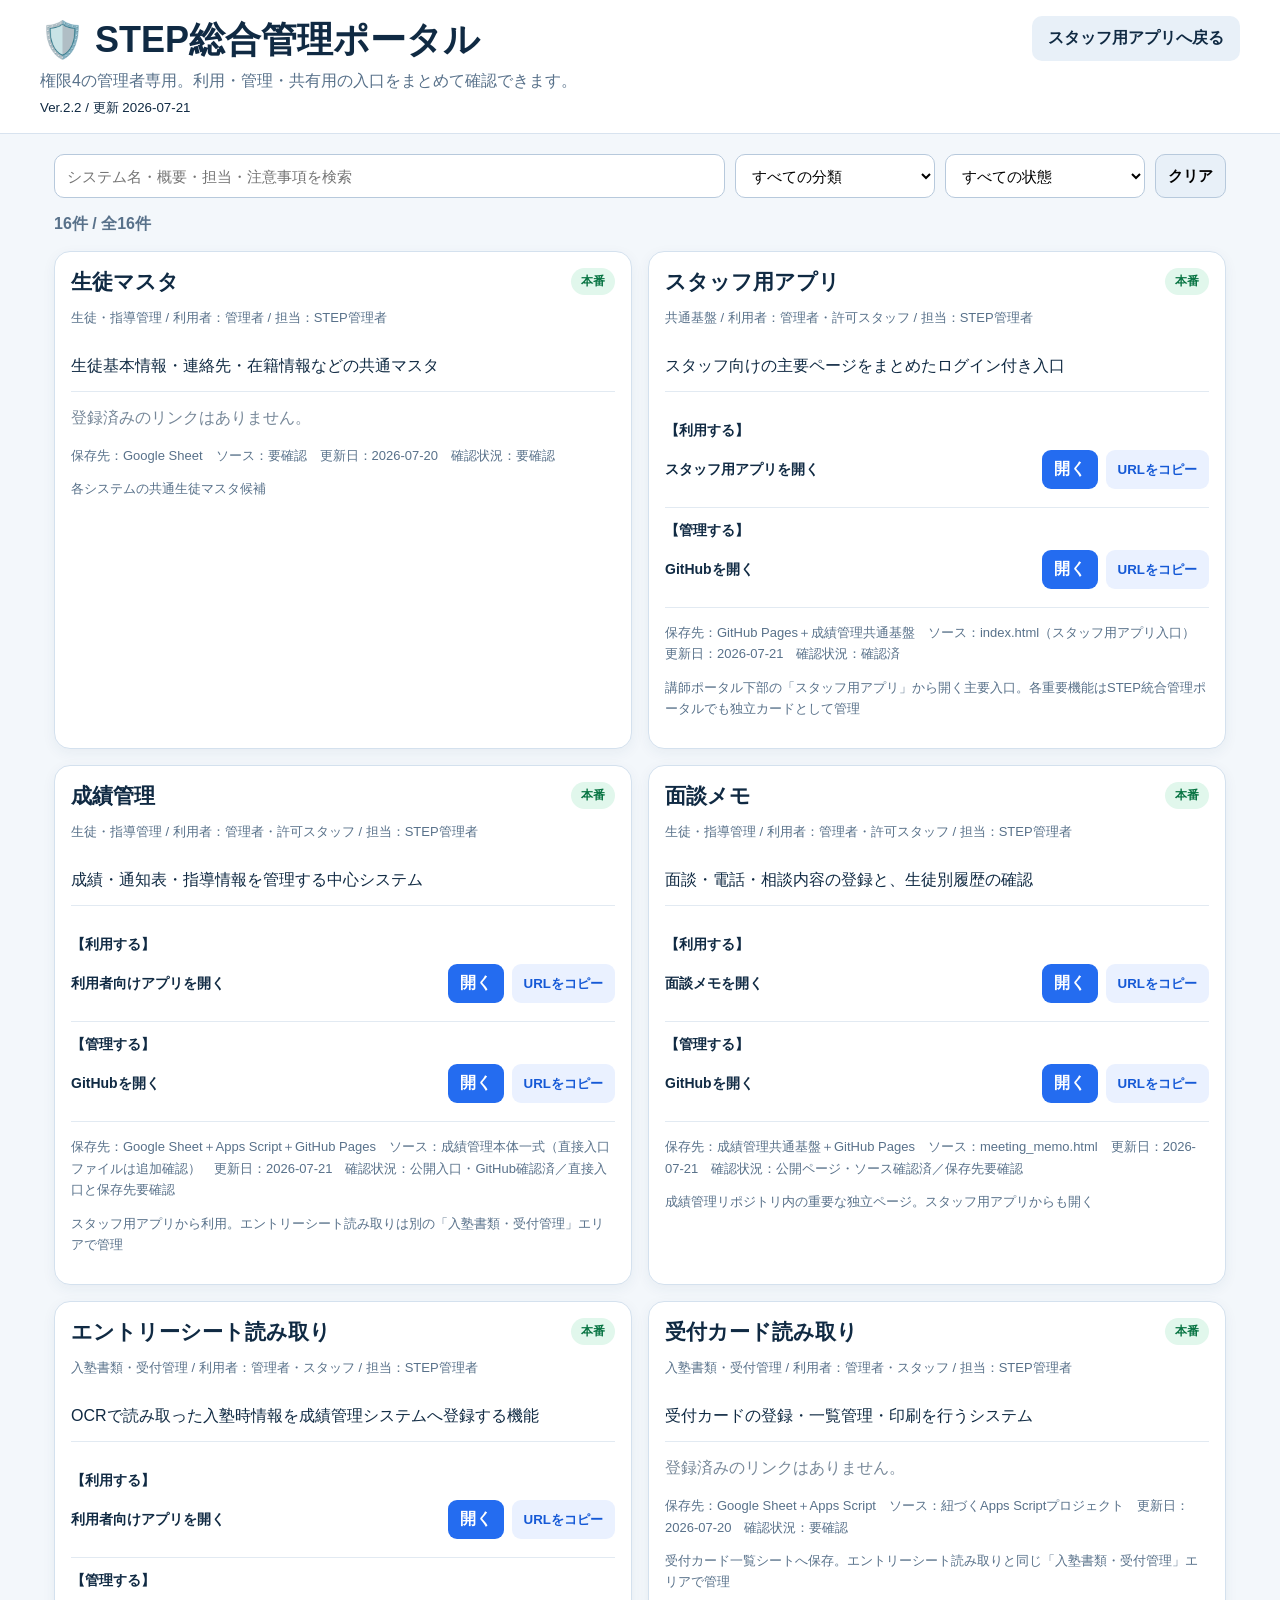
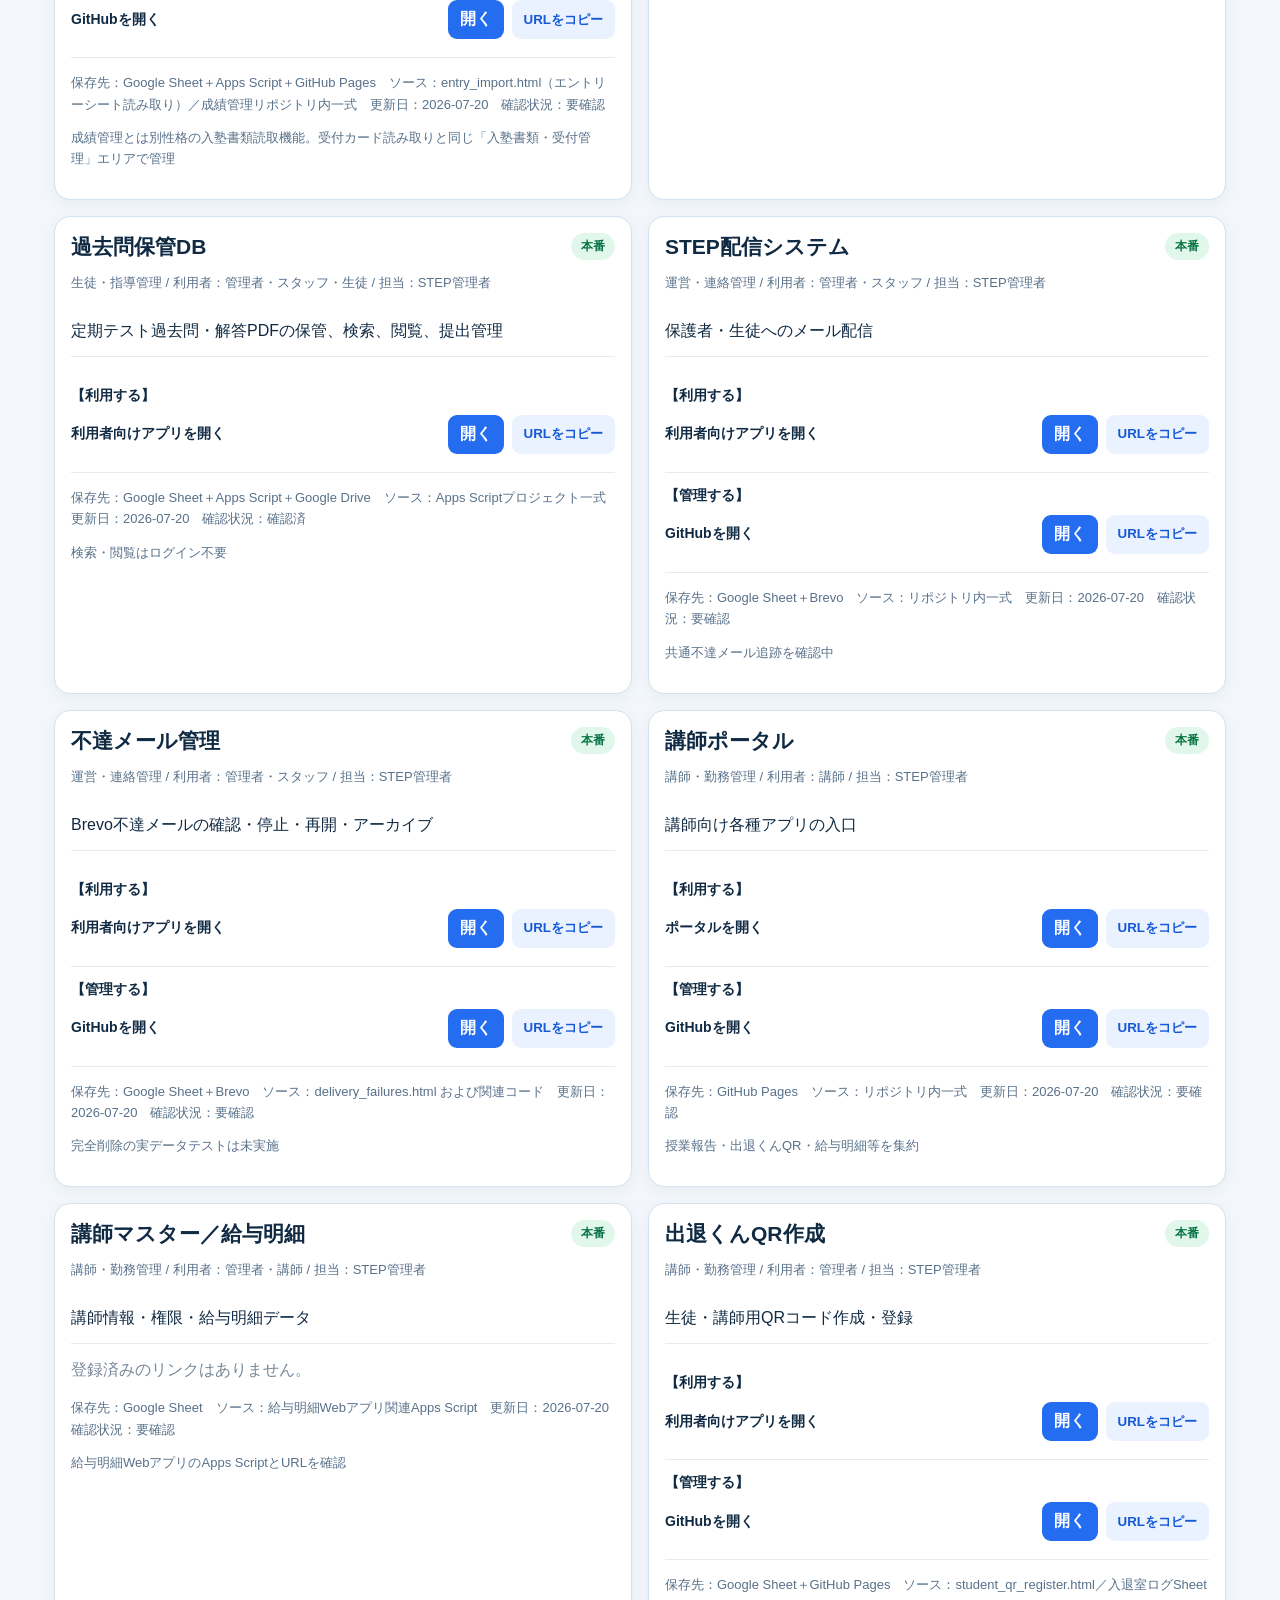
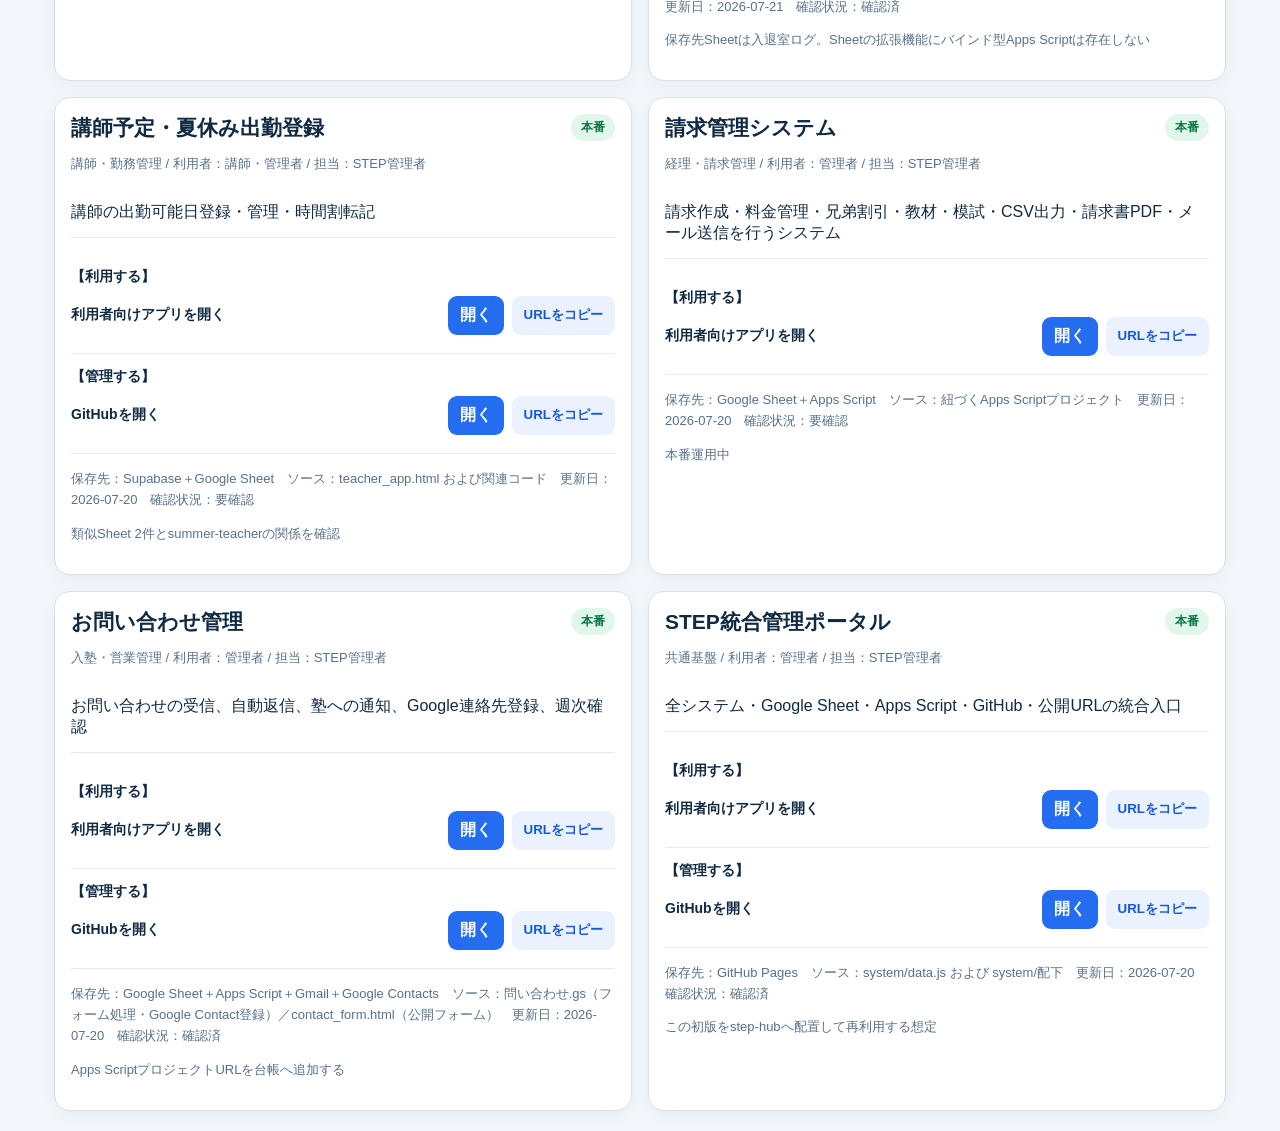
==== system/index.html @ 6805cd8e "Add files via upload" ====
<!doctype html>
<html lang="ja">
<head>
  <meta charset="utf-8">
  <meta name="viewport" content="width=device-width,initial-scale=1">
  <meta name="robots" content="noindex,nofollow">
  <title>STEP総合管理ポータル</title>
  <link rel="stylesheet" href="style.css?v=20260721-v22">
</head>
<body>
  <header class="site-header">
    <div>
      <h1>🛡️ STEP総合管理ポータル</h1>
      <p>権限4の管理者専用。利用・管理・共有用の入口をまとめて確認できます。</p>
      <small id="version"></small>
    </div>
    <nav>
      <a href="https://stepkobetsu-hub.github.io/seiseki-kanri/">スタッフ用アプリへ戻る</a>
    </nav>
  </header>

  <main>
    <section class="filters" aria-label="絞り込み">
      <input id="search" type="search" placeholder="システム名・概要・担当・注意事項を検索">
      <select id="category"><option value="">すべての分類</option></select>
      <select id="status"><option value="">すべての状態</option></select>
      <button id="clear" type="button">クリア</button>
    </section>
    <p id="count" class="count"></p>
    <section id="grid" class="grid"></section>
  </main>

  <script src="data.js?v=20260721-v22"></script>
  <script src="app.js?v=20260721-v22"></script>
</body>
</html>
---- system/style.css ----
:root{font-family:-apple-system,BlinkMacSystemFont,"Segoe UI","Noto Sans JP",sans-serif;color:#102a43;background:#f3f7fb}
*{box-sizing:border-box}body{margin:0}.site-header{display:flex;justify-content:space-between;gap:24px;align-items:flex-start;padding:16px max(16px,calc((100vw - 1200px)/2));background:#fff;border-bottom:1px solid #d8e3ef}
h1{margin:0;font-size:clamp(24px,3vw,36px)}.site-header p{margin:6px 0;color:#58718a}.site-header nav a{display:inline-block;padding:12px 16px;border-radius:10px;background:#e8f0f8;color:#102a43;text-decoration:none;font-weight:700}
main{max-width:1200px;margin:auto;padding:20px 14px}.filters{display:grid;grid-template-columns:minmax(260px,1fr) 200px 200px auto;gap:10px}.filters input,.filters select,.filters button{min-height:44px;border:1px solid #b7c9dc;border-radius:10px;background:white;padding:0 12px;font-size:15px}.filters button{font-weight:700;background:#e8f0f8;cursor:pointer}.count{font-weight:700;color:#58718a}.grid{display:grid;grid-template-columns:repeat(2,minmax(0,1fr));gap:16px}.system-card{background:white;border:1px solid #d4e1ee;border-radius:16px;padding:16px;box-shadow:0 4px 14px rgba(30,70,110,.06)}.card-head{display:flex;justify-content:space-between;gap:14px}.card-head h2{margin:0;font-size:21px}.meta,.maintenance,.notes{font-size:13px;color:#58718a}.summary{font-size:16px;border-bottom:1px solid #e2eaf2;padding-bottom:14px}.status{height:max-content;padding:5px 10px;border-radius:999px;font-weight:700;font-size:12px;background:#fff3cd;color:#7a5900}.status.本番{background:#e1f7ec;color:#087443}.action-group{border-bottom:1px solid #e2eaf2;padding:4px 0 10px}.action-group h3{font-size:14px;margin:10px 0}.action-row{display:flex;align-items:center;justify-content:space-between;gap:10px;margin:8px 0}.action-label{font-weight:700;font-size:14px}.action-buttons{display:flex;gap:8px}.btn{border:0;border-radius:9px;padding:9px 12px;font-weight:700;text-decoration:none;white-space:nowrap;cursor:pointer}.open{background:#246cf0;color:white}.copy{background:#eaf1ff;color:#1559d6}.no-link,.empty{color:#778899}.maintenance{margin-top:14px;line-height:1.65}.notes{line-height:1.6}
@media(max-width:800px){.site-header{display:block}.site-header nav{margin-top:12px}.filters{grid-template-columns:1fr}.grid{grid-template-columns:1fr}.action-row{align-items:flex-start;flex-direction:column}.action-buttons{width:100%}.btn{flex:1;text-align:center}}
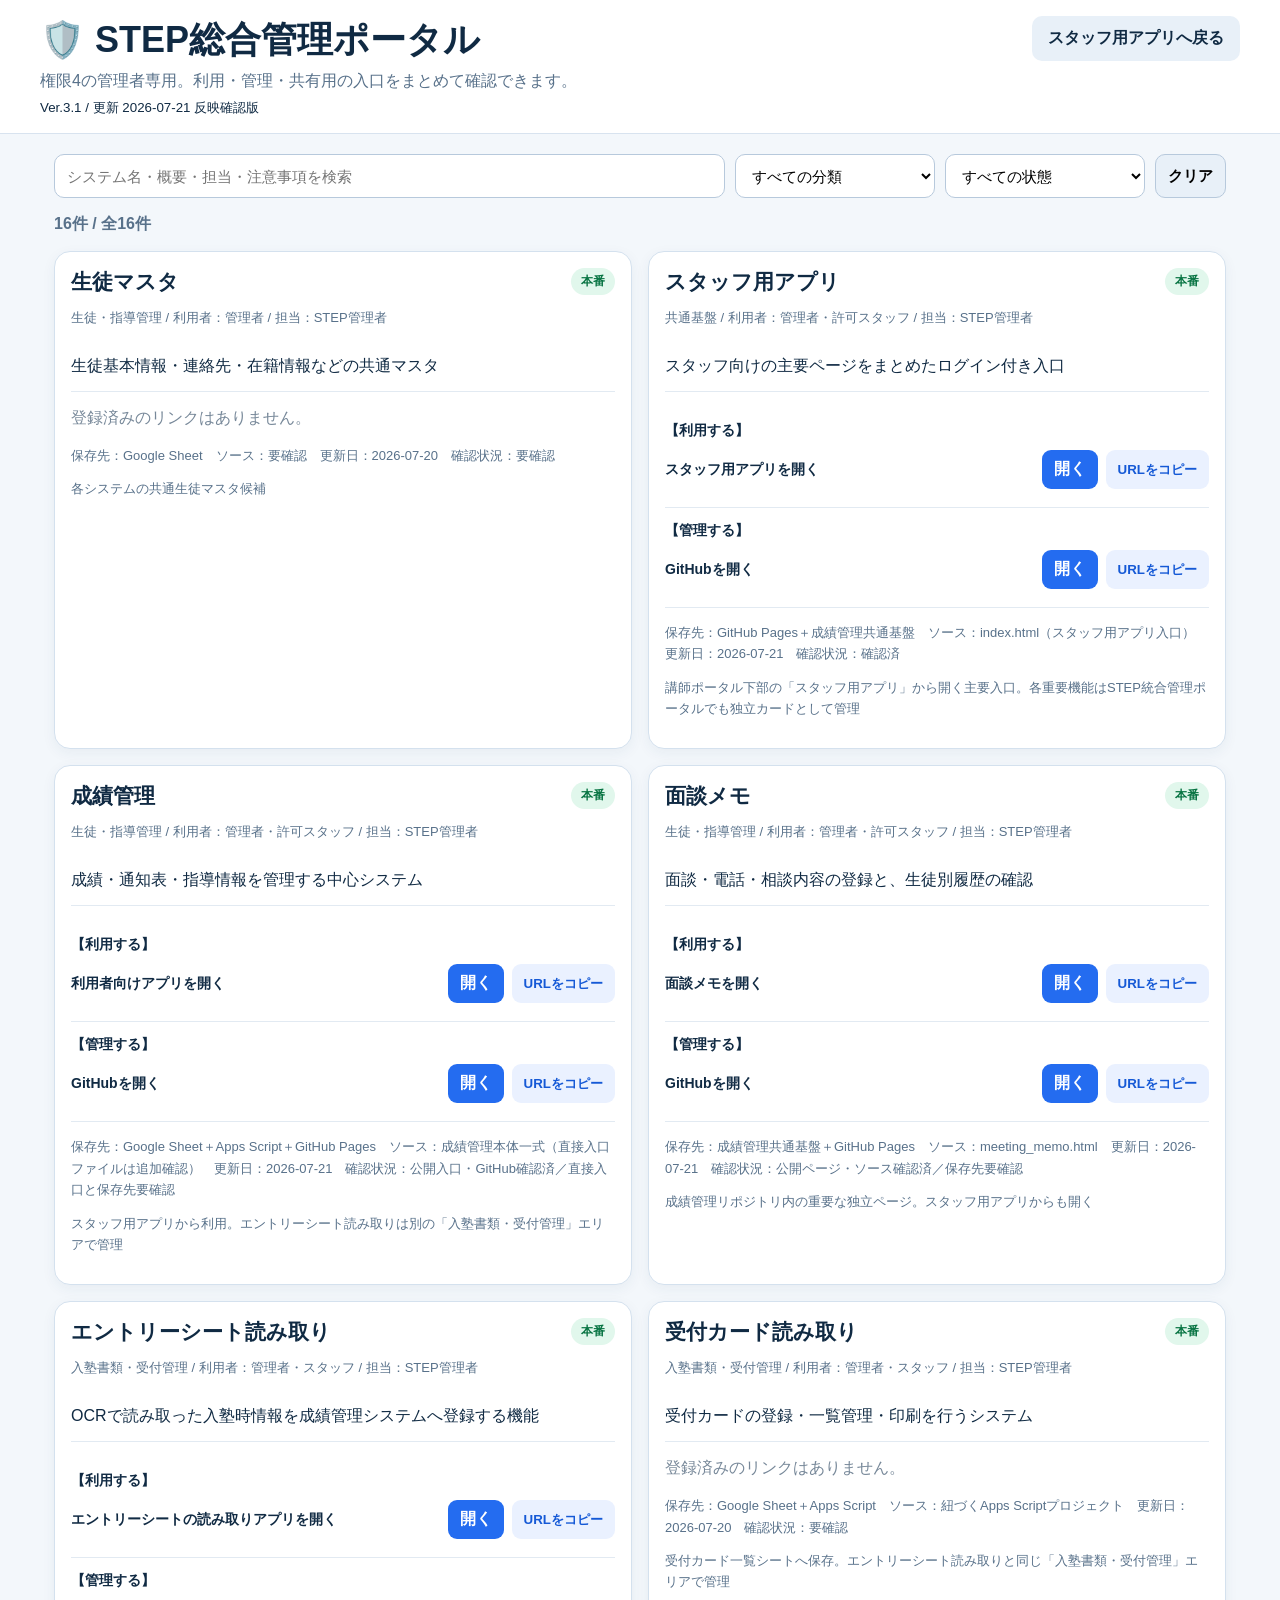
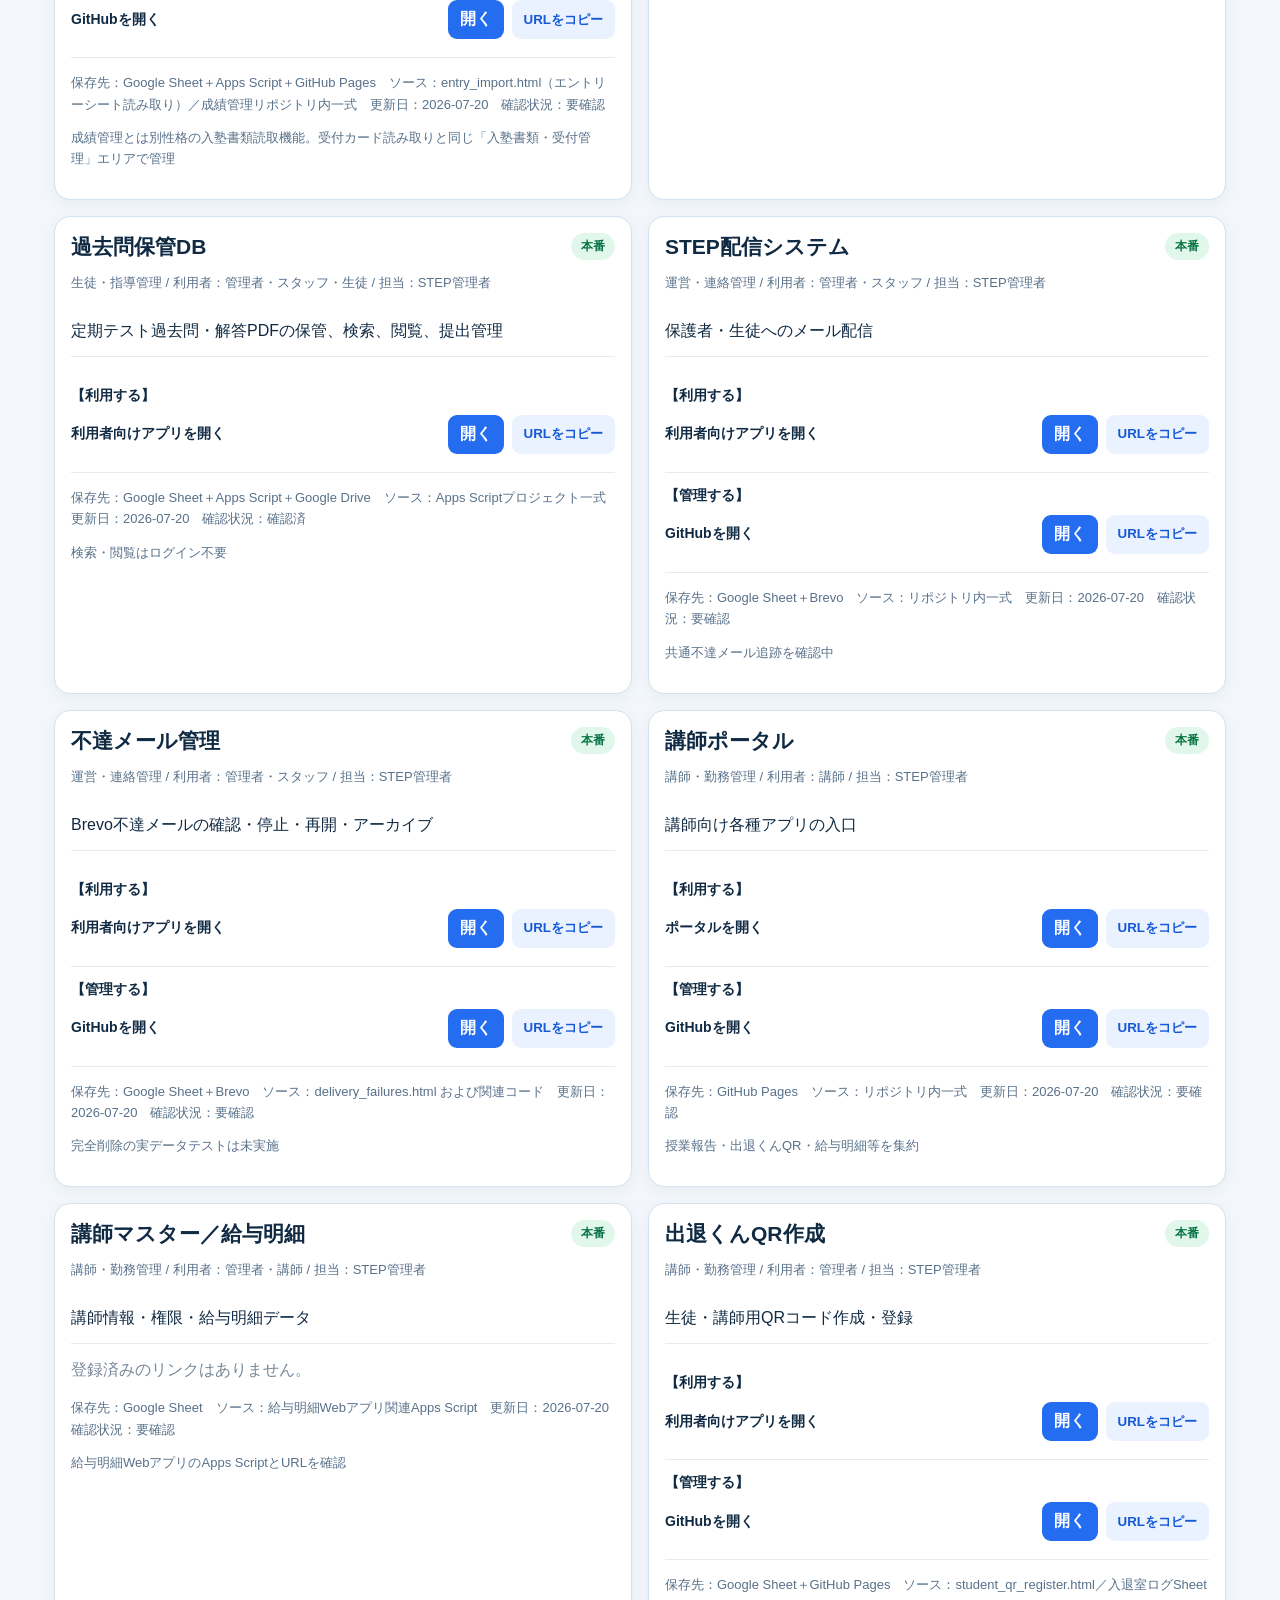
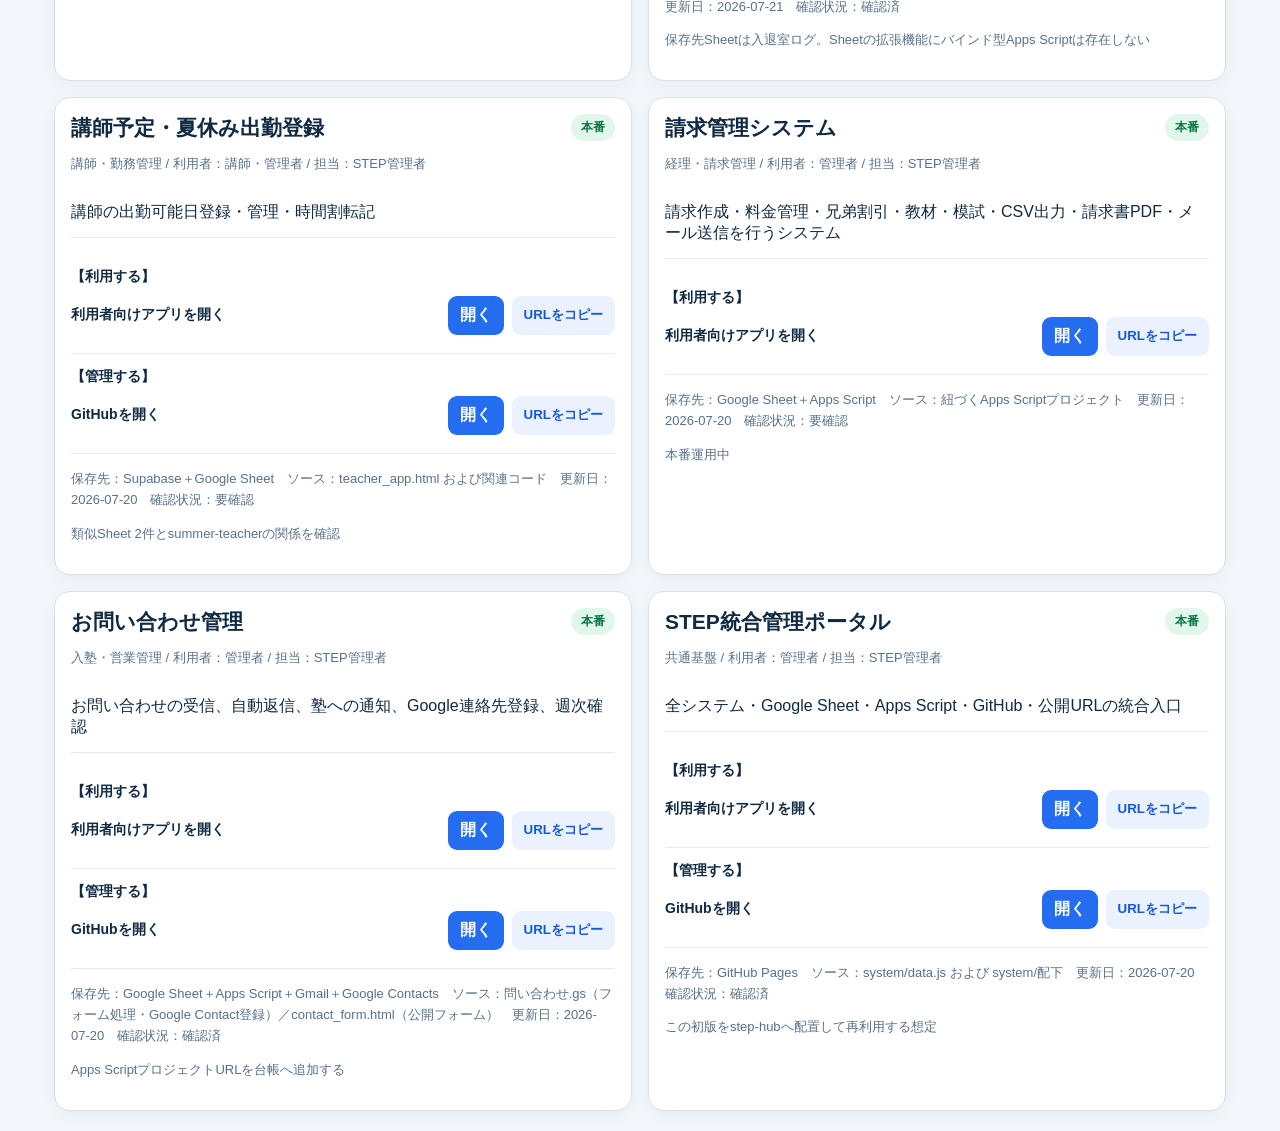
==== commit c91ef00a: "Add files via upload" ====
--- a/system/index.html
+++ b/system/index.html
@@ -1,36 +1,6 @@
 <!doctype html>
-<html lang="ja">
-<head>
-  <meta charset="utf-8">
-  <meta name="viewport" content="width=device-width,initial-scale=1">
-  <meta name="robots" content="noindex,nofollow">
-  <title>STEP総合管理ポータル</title>
-  <link rel="stylesheet" href="style.css?v=20260721-v22">
-</head>
-<body>
-  <header class="site-header">
-    <div>
-      <h1>🛡️ STEP総合管理ポータル</h1>
-      <p>権限4の管理者専用。利用・管理・共有用の入口をまとめて確認できます。</p>
-      <small id="version"></small>
-    </div>
-    <nav>
-      <a href="https://stepkobetsu-hub.github.io/seiseki-kanri/">スタッフ用アプリへ戻る</a>
-    </nav>
-  </header>
-
-  <main>
-    <section class="filters" aria-label="絞り込み">
-      <input id="search" type="search" placeholder="システム名・概要・担当・注意事項を検索">
-      <select id="category"><option value="">すべての分類</option></select>
-      <select id="status"><option value="">すべての状態</option></select>
-      <button id="clear" type="button">クリア</button>
-    </section>
-    <p id="count" class="count"></p>
-    <section id="grid" class="grid"></section>
-  </main>
-
-  <script src="data.js?v=20260721-v22"></script>
-  <script src="app.js?v=20260721-v22"></script>
-</body>
-</html>
+<html lang="ja"><head><meta charset="utf-8"><meta name="viewport" content="width=device-width,initial-scale=1">
+<meta http-equiv="refresh" content="0; url=portal-v3.html?v=20260721-portal31">
+<title>STEP総合管理ポータル</title></head>
+<body><p><a href="portal-v3.html?v=20260721-portal31">STEP総合管理ポータルを開く</a></p>
+<script>location.replace('portal-v3.html?v=20260721-portal31');</script></body></html>
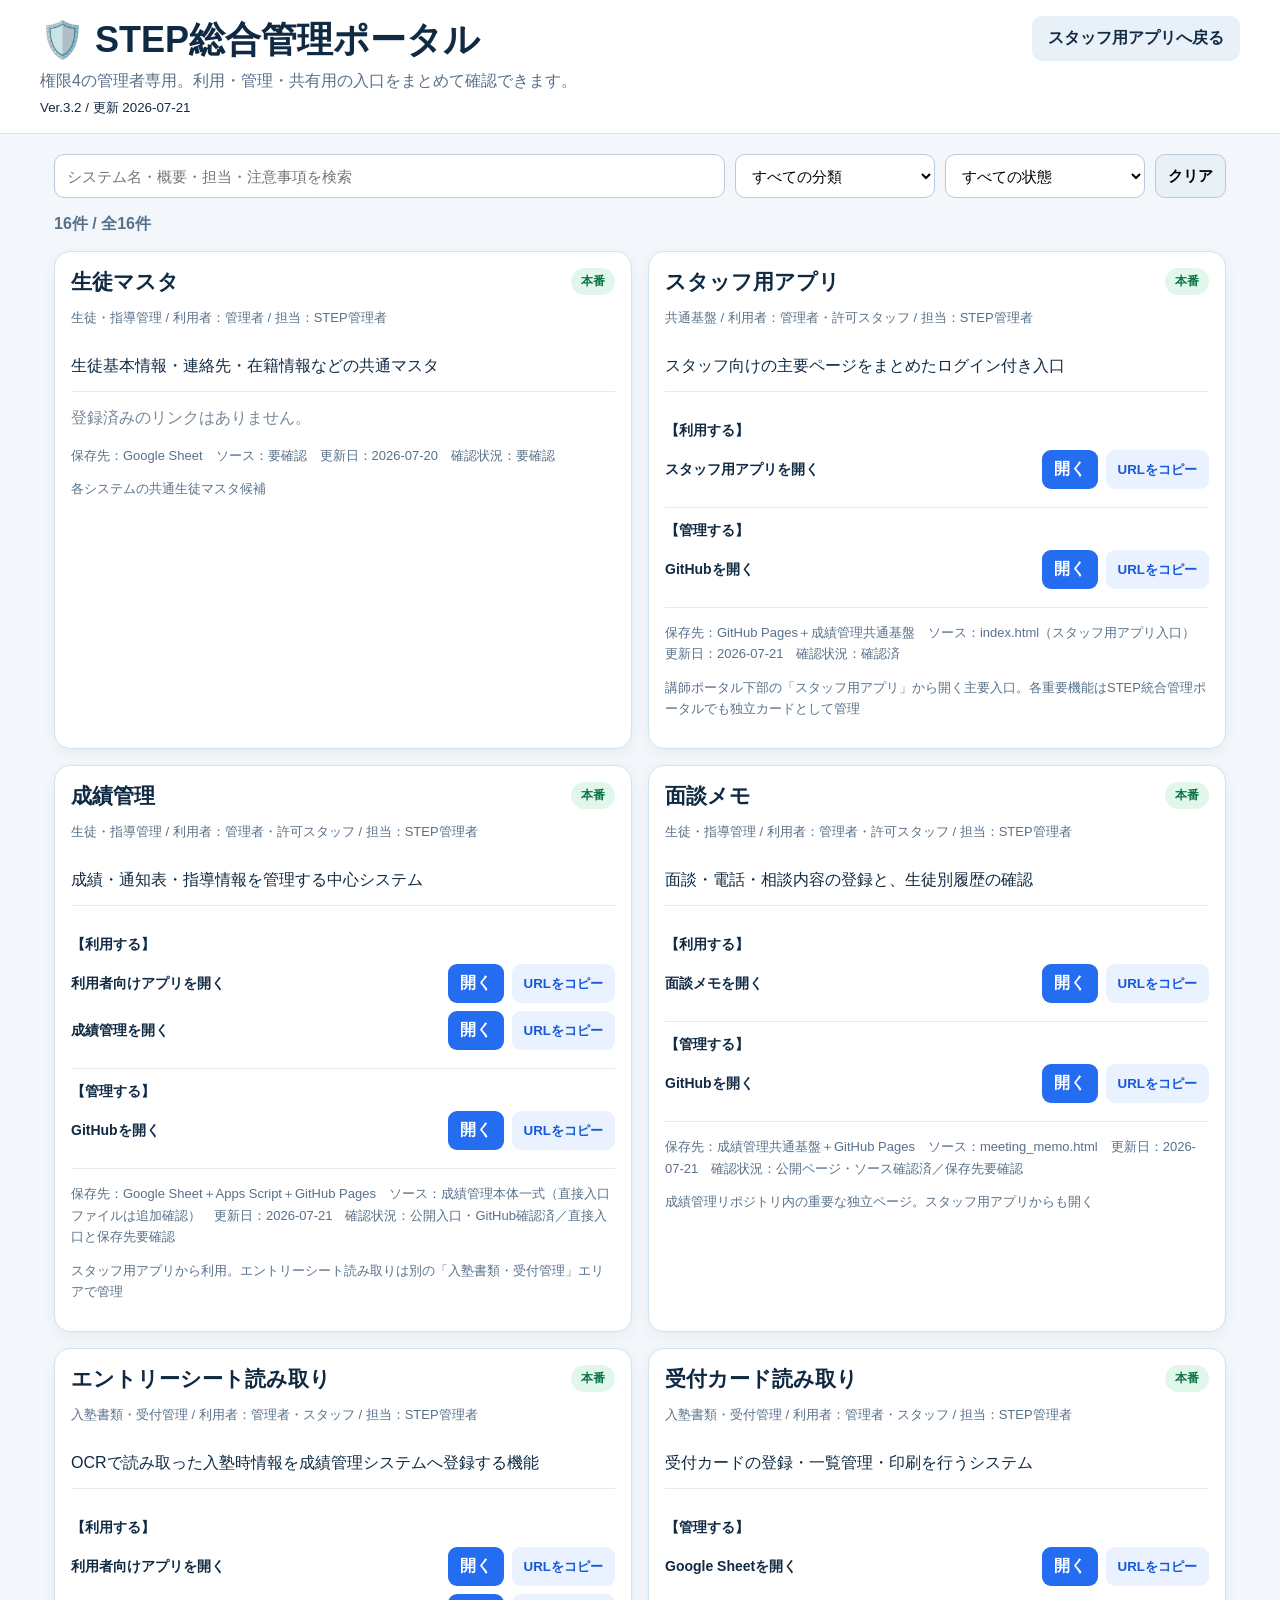
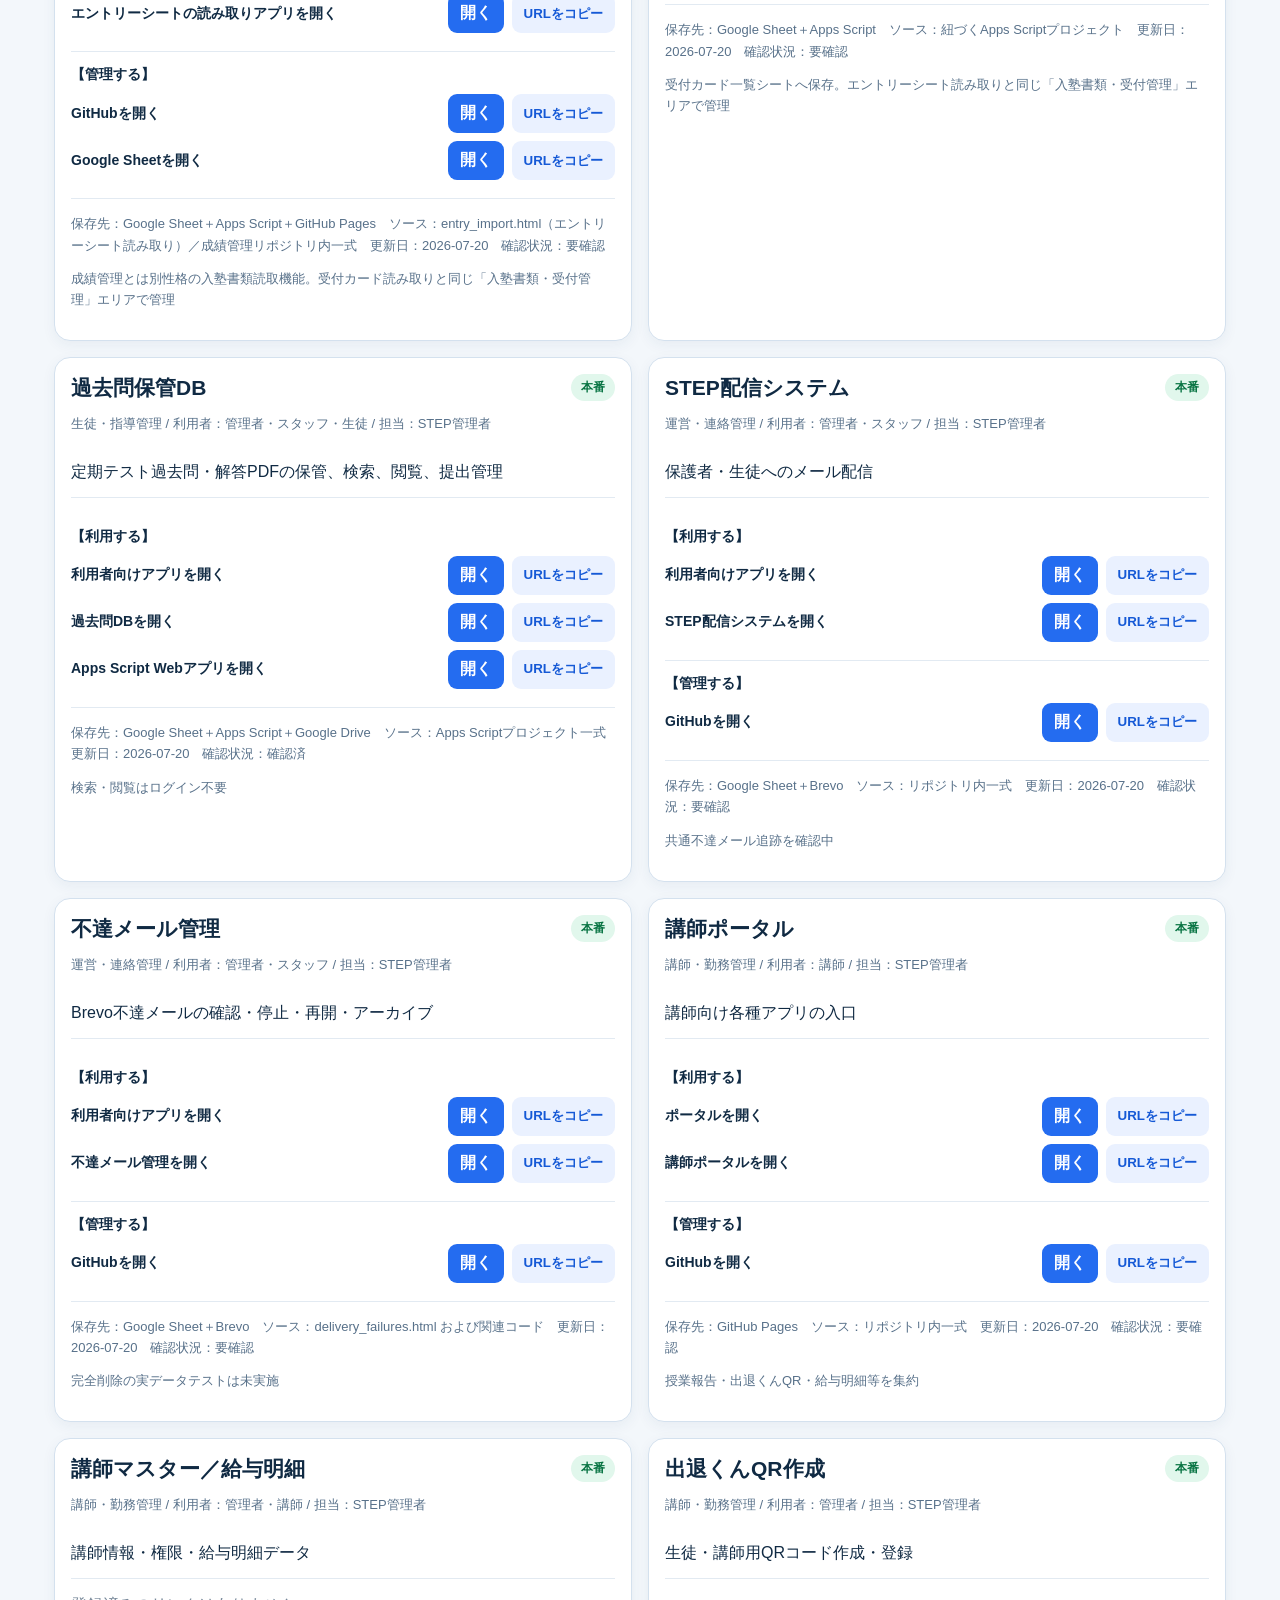
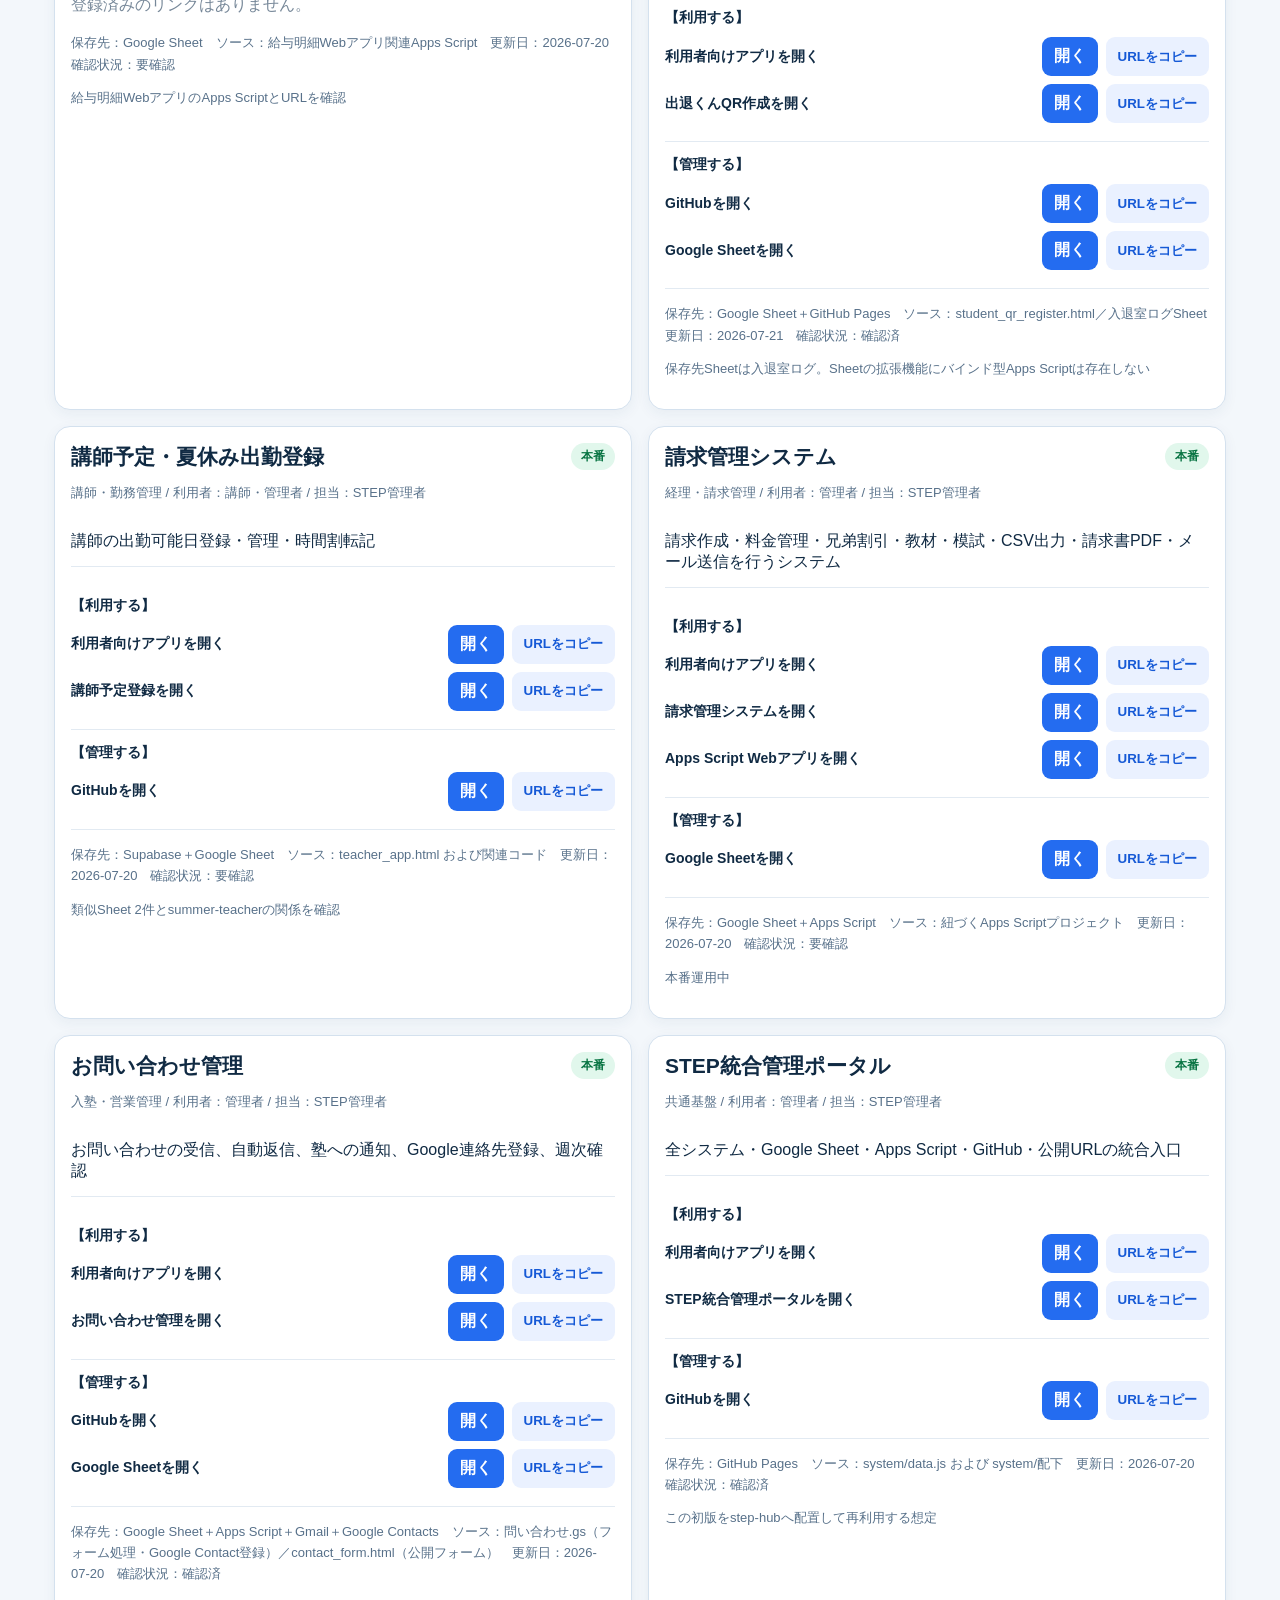
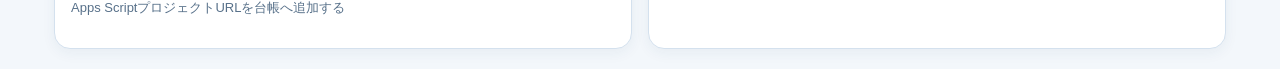
==== commit 49e47ced: "Add files via upload" ====
--- a/system/index.html
+++ b/system/index.html
@@ -1,6 +1,36 @@
 <!doctype html>
-<html lang="ja"><head><meta charset="utf-8"><meta name="viewport" content="width=device-width,initial-scale=1">
-<meta http-equiv="refresh" content="0; url=portal-v3.html?v=20260721-portal31">
-<title>STEP総合管理ポータル</title></head>
-<body><p><a href="portal-v3.html?v=20260721-portal31">STEP総合管理ポータルを開く</a></p>
-<script>location.replace('portal-v3.html?v=20260721-portal31');</script></body></html>
+<html lang="ja">
+<head>
+  <meta charset="utf-8">
+  <meta name="viewport" content="width=device-width,initial-scale=1">
+  <meta name="robots" content="noindex,nofollow">
+  <title>STEP総合管理ポータル</title>
+  <link rel="stylesheet" href="style.css?v=20260721-v32">
+</head>
+<body>
+  <header class="site-header">
+    <div>
+      <h1>🛡️ STEP総合管理ポータル</h1>
+      <p>権限4の管理者専用。利用・管理・共有用の入口をまとめて確認できます。</p>
+      <small id="version"></small>
+    </div>
+    <nav>
+      <a href="https://stepkobetsu-hub.github.io/seiseki-kanri/">スタッフ用アプリへ戻る</a>
+    </nav>
+  </header>
+
+  <main>
+    <section class="filters" aria-label="絞り込み">
+      <input id="search" type="search" placeholder="システム名・概要・担当・注意事項を検索">
+      <select id="category"><option value="">すべての分類</option></select>
+      <select id="status"><option value="">すべての状態</option></select>
+      <button id="clear" type="button">クリア</button>
+    </section>
+    <p id="count" class="count"></p>
+    <section id="grid" class="grid"></section>
+  </main>
+
+  <script src="data.js?v=20260721-v32"></script>
+  <script src="app.js?v=20260721-v32"></script>
+</body>
+</html>
--- a/system/style.css
+++ b/system/style.css
@@ -0,0 +1,5 @@
+:root{font-family:-apple-system,BlinkMacSystemFont,"Segoe UI","Noto Sans JP",sans-serif;color:#102a43;background:#f3f7fb}
+*{box-sizing:border-box}body{margin:0}.site-header{display:flex;justify-content:space-between;gap:24px;align-items:flex-start;padding:16px max(16px,calc((100vw - 1200px)/2));background:#fff;border-bottom:1px solid #d8e3ef}
+h1{margin:0;font-size:clamp(24px,3vw,36px)}.site-header p{margin:6px 0;color:#58718a}.site-header nav a{display:inline-block;padding:12px 16px;border-radius:10px;background:#e8f0f8;color:#102a43;text-decoration:none;font-weight:700}
+main{max-width:1200px;margin:auto;padding:20px 14px}.filters{display:grid;grid-template-columns:minmax(260px,1fr) 200px 200px auto;gap:10px}.filters input,.filters select,.filters button{min-height:44px;border:1px solid #b7c9dc;border-radius:10px;background:white;padding:0 12px;font-size:15px}.filters button{font-weight:700;background:#e8f0f8;cursor:pointer}.count{font-weight:700;color:#58718a}.grid{display:grid;grid-template-columns:repeat(2,minmax(0,1fr));gap:16px}.system-card{background:white;border:1px solid #d4e1ee;border-radius:16px;padding:16px;box-shadow:0 4px 14px rgba(30,70,110,.06)}.card-head{display:flex;justify-content:space-between;gap:14px}.card-head h2{margin:0;font-size:21px}.meta,.maintenance,.notes{font-size:13px;color:#58718a}.summary{font-size:16px;border-bottom:1px solid #e2eaf2;padding-bottom:14px}.status{height:max-content;padding:5px 10px;border-radius:999px;font-weight:700;font-size:12px;background:#fff3cd;color:#7a5900}.status.本番{background:#e1f7ec;color:#087443}.action-group{border-bottom:1px solid #e2eaf2;padding:4px 0 10px}.action-group h3{font-size:14px;margin:10px 0}.action-row{display:flex;align-items:center;justify-content:space-between;gap:10px;margin:8px 0}.action-label{font-weight:700;font-size:14px}.action-buttons{display:flex;gap:8px}.btn{border:0;border-radius:9px;padding:9px 12px;font-weight:700;text-decoration:none;white-space:nowrap;cursor:pointer}.open{background:#246cf0;color:white}.copy{background:#eaf1ff;color:#1559d6}.no-link,.empty{color:#778899}.maintenance{margin-top:14px;line-height:1.65}.notes{line-height:1.6}
+@media(max-width:800px){.site-header{display:block}.site-header nav{margin-top:12px}.filters{grid-template-columns:1fr}.grid{grid-template-columns:1fr}.action-row{align-items:flex-start;flex-direction:column}.action-buttons{width:100%}.btn{flex:1;text-align:center}}
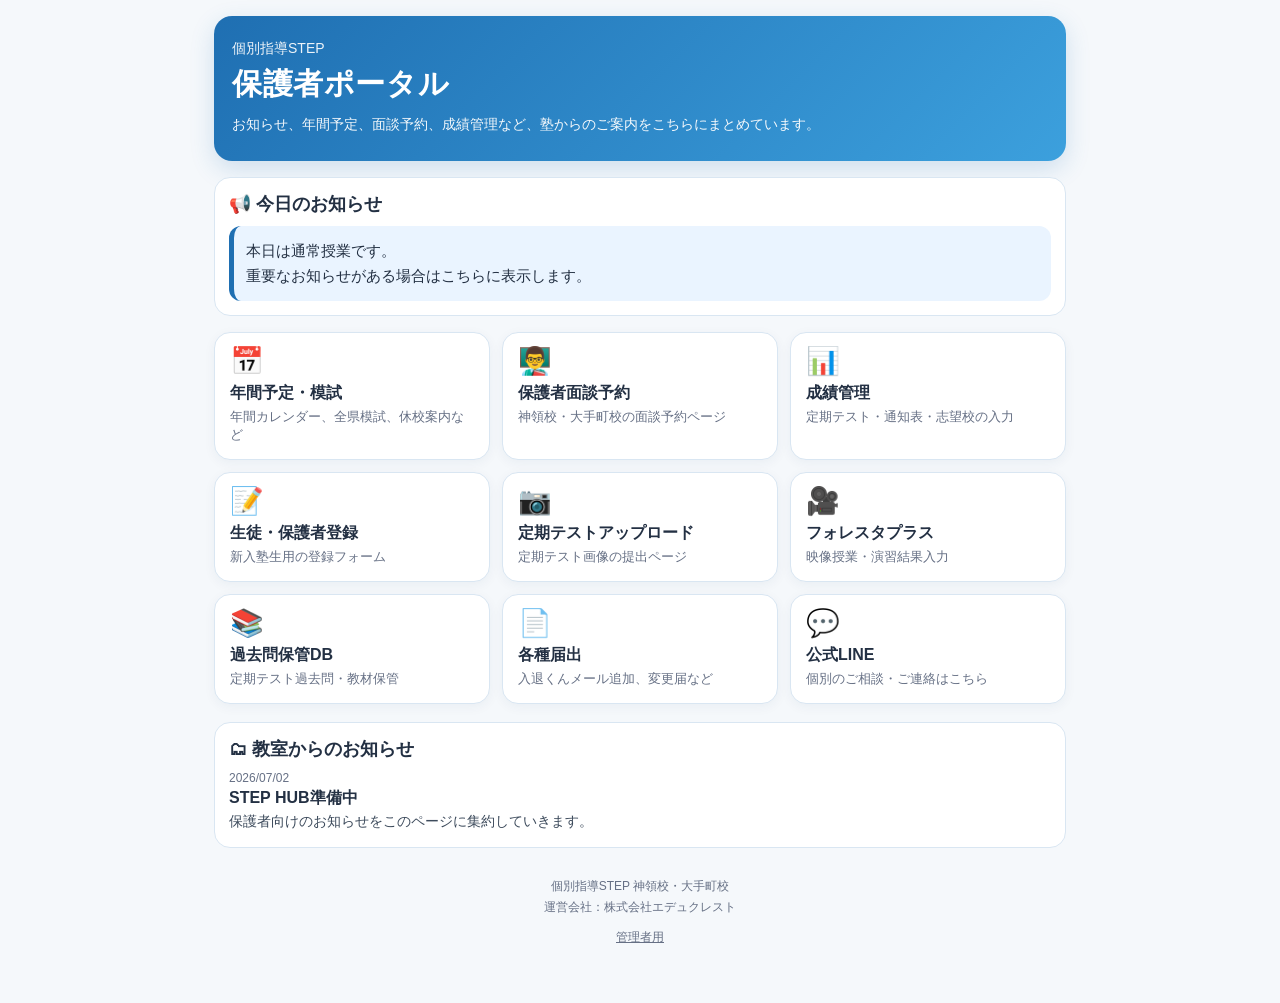
==== commit a591524e: "Add files via upload" ====
--- a/system/index.html
+++ b/system/index.html
@@ -1,36 +1,222 @@
-<!doctype html>
+<!DOCTYPE html>
 <html lang="ja">
 <head>
-  <meta charset="utf-8">
-  <meta name="viewport" content="width=device-width,initial-scale=1">
-  <meta name="robots" content="noindex,nofollow">
-  <title>STEP総合管理ポータル</title>
-  <link rel="stylesheet" href="style.css?v=20260721-v32">
+  <meta charset="UTF-8" />
+  <meta name="viewport" content="width=device-width, initial-scale=1.0" />
+  <title>個別指導STEP 保護者ポータル</title>
+  <style>
+    :root{
+      --main:#1f6fb2;
+      --sub:#eaf4ff;
+      --text:#233043;
+      --muted:#667085;
+      --card:#ffffff;
+      --border:#d9e6f2;
+      --danger:#d64545;
+      --ok:#168a4a;
+    }
+    *{box-sizing:border-box}
+    body{
+      margin:0;
+      font-family:-apple-system,BlinkMacSystemFont,"Segoe UI","Hiragino Sans","Yu Gothic",sans-serif;
+      background:#f5f8fb;
+      color:var(--text);
+    }
+    .wrap{max-width:880px;margin:0 auto;padding:16px 14px 56px}
+    header{
+      background:linear-gradient(135deg,#1f6fb2,#3ca0dd);
+      color:white;
+      border-radius:18px;
+      padding:24px 18px;
+      box-shadow:0 8px 24px rgba(31,111,178,.18);
+    }
+    .school{font-size:14px;opacity:.92;margin-bottom:6px}
+    h1{font-size:25px;margin:0 0 8px;letter-spacing:.02em}
+    .lead{font-size:14px;line-height:1.7;margin:0;opacity:.95}
+    .status{
+      margin:16px 0;
+      border-radius:16px;
+      background:var(--card);
+      border:1px solid var(--border);
+      padding:14px;
+    }
+    .status h2,.section h2{font-size:18px;margin:0 0 10px}
+    .today-box{
+      background:var(--sub);
+      border-left:5px solid var(--main);
+      padding:12px;
+      border-radius:12px;
+      line-height:1.7;
+      font-size:15px;
+      white-space:pre-line;
+    }
+    .grid{
+      display:grid;
+      grid-template-columns:repeat(2,1fr);
+      gap:12px;
+      margin-top:16px;
+    }
+    .card{
+      display:block;
+      text-decoration:none;
+      color:var(--text);
+      background:var(--card);
+      border:1px solid var(--border);
+      border-radius:16px;
+      padding:15px;
+      min-height:94px;
+      box-shadow:0 3px 12px rgba(20,60,100,.05);
+    }
+    .card .icon{font-size:27px;line-height:1;margin-bottom:8px}
+    .card .title{font-weight:700;font-size:16px;margin-bottom:4px}
+    .card .desc{font-size:12.5px;color:var(--muted);line-height:1.45}
+    .section{
+      margin-top:18px;
+      background:var(--card);
+      border:1px solid var(--border);
+      border-radius:16px;
+      padding:14px;
+    }
+    .news-list{display:flex;flex-direction:column;gap:10px}
+    .news{
+      border-bottom:1px solid #edf2f7;
+      padding-bottom:10px;
+    }
+    .news:last-child{border-bottom:0;padding-bottom:0}
+    .news-date{font-size:12px;color:var(--muted)}
+    .news-title{font-weight:700;margin:3px 0}
+    .news-body{font-size:13.5px;color:#3d4b5c;line-height:1.55;white-space:pre-line}
+    .news a{color:var(--main);font-weight:700}
+    footer{
+      text-align:center;
+      color:var(--muted);
+      font-size:12px;
+      margin-top:28px;
+      line-height:1.7;
+    }
+    .admin-link{
+      display:inline-block;margin-top:10px;color:var(--muted);font-size:12px;
+    }
+    @media (min-width:720px){
+      .grid{grid-template-columns:repeat(3,1fr)}
+      h1{font-size:30px}
+    }
+  </style>
 </head>
 <body>
-  <header class="site-header">
-    <div>
-      <h1>🛡️ STEP総合管理ポータル</h1>
-      <p>権限4の管理者専用。利用・管理・共有用の入口をまとめて確認できます。</p>
-      <small id="version"></small>
-    </div>
-    <nav>
-      <a href="https://stepkobetsu-hub.github.io/seiseki-kanri/">スタッフ用アプリへ戻る</a>
+  <div class="wrap">
+    <header>
+      <div class="school">個別指導STEP</div>
+      <h1>保護者ポータル</h1>
+      <p class="lead">お知らせ、年間予定、面談予約、成績管理など、塾からのご案内をこちらにまとめています。</p>
+    </header>
+
+    <section class="status">
+      <h2>📢 今日のお知らせ</h2>
+      <div id="todayNotice" class="today-box">読み込み中です...</div>
+    </section>
+
+    <nav class="grid" aria-label="メニュー">
+      <a class="card" href="https://www.step-edu.net/line%E7%94%A8%E3%81%8A%E7%9F%A5%E3%82%89%E3%81%9B%E3%83%9A%E3%83%BC%E3%82%B8">
+        <div class="icon">📅</div><div class="title">年間予定・模試</div><div class="desc">年間カレンダー、全県模試、休校案内など</div>
+      </a>
+      <a class="card" href="https://www.step-edu.net/hogokonyoyaku">
+        <div class="icon">👨‍🏫</div><div class="title">保護者面談予約</div><div class="desc">神領校・大手町校の面談予約ページ</div>
+      </a>
+      <a class="card" href="https://stepkobetsu-hub.github.io/seiseki-kanri/juku_app.html">
+        <div class="icon">📊</div><div class="title">成績管理</div><div class="desc">定期テスト・通知表・志望校の入力</div>
+      </a>
+      <a class="card" href="https://stepkobetsu-hub.github.io/touroku/touroku.html">
+        <div class="icon">📝</div><div class="title">生徒・保護者登録</div><div class="desc">新入塾生用の登録フォーム</div>
+      </a>
+      <a class="card" href="#" id="testUploadLink">
+        <div class="icon">📷</div><div class="title">定期テストアップロード</div><div class="desc">定期テスト画像の提出ページ</div>
+      </a>
+      <a class="card" href="#" id="forestLink">
+        <div class="icon">🎥</div><div class="title">フォレスタプラス</div><div class="desc">映像授業・演習結果入力</div>
+      </a>
+      <a class="card" href="#" id="pastExamLink">
+        <div class="icon">📚</div><div class="title">過去問保管DB</div><div class="desc">定期テスト過去問・教材保管</div>
+      </a>
+      <a class="card" href="#" id="formsLink">
+        <div class="icon">📄</div><div class="title">各種届出</div><div class="desc">入退くんメール追加、変更届など</div>
+      </a>
+      <a class="card" href="https://lin.ee/5n3lEXa">
+        <div class="icon">💬</div><div class="title">公式LINE</div><div class="desc">個別のご相談・ご連絡はこちら</div>
+      </a>
     </nav>
-  </header>
-
-  <main>
-    <section class="filters" aria-label="絞り込み">
-      <input id="search" type="search" placeholder="システム名・概要・担当・注意事項を検索">
-      <select id="category"><option value="">すべての分類</option></select>
-      <select id="status"><option value="">すべての状態</option></select>
-      <button id="clear" type="button">クリア</button>
+
+    <section class="section">
+      <h2>🗂 教室からのお知らせ</h2>
+      <div id="newsList" class="news-list">読み込み中です...</div>
     </section>
-    <p id="count" class="count"></p>
-    <section id="grid" class="grid"></section>
-  </main>
-
-  <script src="data.js?v=20260721-v32"></script>
-  <script src="app.js?v=20260721-v32"></script>
+
+    <footer>
+      個別指導STEP 神領校・大手町校<br>
+      運営会社：株式会社エデュクレスト
+      <br><a class="admin-link" href="./admin.html">管理者用</a>
+    </footer>
+  </div>
+
+<script>
+/**
+ * GAS WebアプリURLを設定してください。
+ * まだ未設定の場合は、下のサンプル表示になります。
+ */
+const GAS_URL = "";
+
+const DEFAULT_DATA = {
+  today: "本日は通常授業です。\n重要なお知らせがある場合はこちらに表示します。",
+  links: {
+    testUpload: "#",
+    forest: "#",
+    pastExam: "#",
+    forms: "https://www.step-edu.net/line%E7%94%A8%E3%81%8A%E7%9F%A5%E3%82%89%E3%83%9B%E3%83%BC%E3%82%B8"
+  },
+  news: [
+    {date:"2026/07/02", title:"STEP HUB準備中", body:"保護者向けのお知らせをこのページに集約していきます。", url:""}
+  ]
+};
+
+function applyData(data){
+  document.getElementById("todayNotice").textContent = data.today || DEFAULT_DATA.today;
+
+  if(data.links){
+    if(data.links.testUpload) document.getElementById("testUploadLink").href = data.links.testUpload;
+    if(data.links.forest) document.getElementById("forestLink").href = data.links.forest;
+    if(data.links.pastExam) document.getElementById("pastExamLink").href = data.links.pastExam;
+    if(data.links.forms) document.getElementById("formsLink").href = data.links.forms;
+  }
+
+  const news = Array.isArray(data.news) ? data.news : [];
+  const list = document.getElementById("newsList");
+  if(!news.length){
+    list.textContent = "現在、掲載中のお知らせはありません。";
+    return;
+  }
+  list.innerHTML = news.map(n => `
+    <article class="news">
+      <div class="news-date">${escapeHtml(n.date || "")}</div>
+      <div class="news-title">${escapeHtml(n.title || "")}</div>
+      <div class="news-body">${escapeHtml(n.body || "")}</div>
+      ${n.url ? `<a href="${escapeAttr(n.url)}">詳しく見る</a>` : ""}
+    </article>
+  `).join("");
+}
+
+function escapeHtml(s){
+  return String(s).replace(/[&<>"']/g, c => ({'&':'&amp;','<':'&lt;','>':'&gt;','"':'&quot;',"'":'&#39;'}[c]));
+}
+function escapeAttr(s){ return escapeHtml(s); }
+
+if(GAS_URL){
+  fetch(GAS_URL)
+    .then(r => r.json())
+    .then(applyData)
+    .catch(() => applyData(DEFAULT_DATA));
+}else{
+  applyData(DEFAULT_DATA);
+}
+</script>
 </body>
-</html>
+</html>
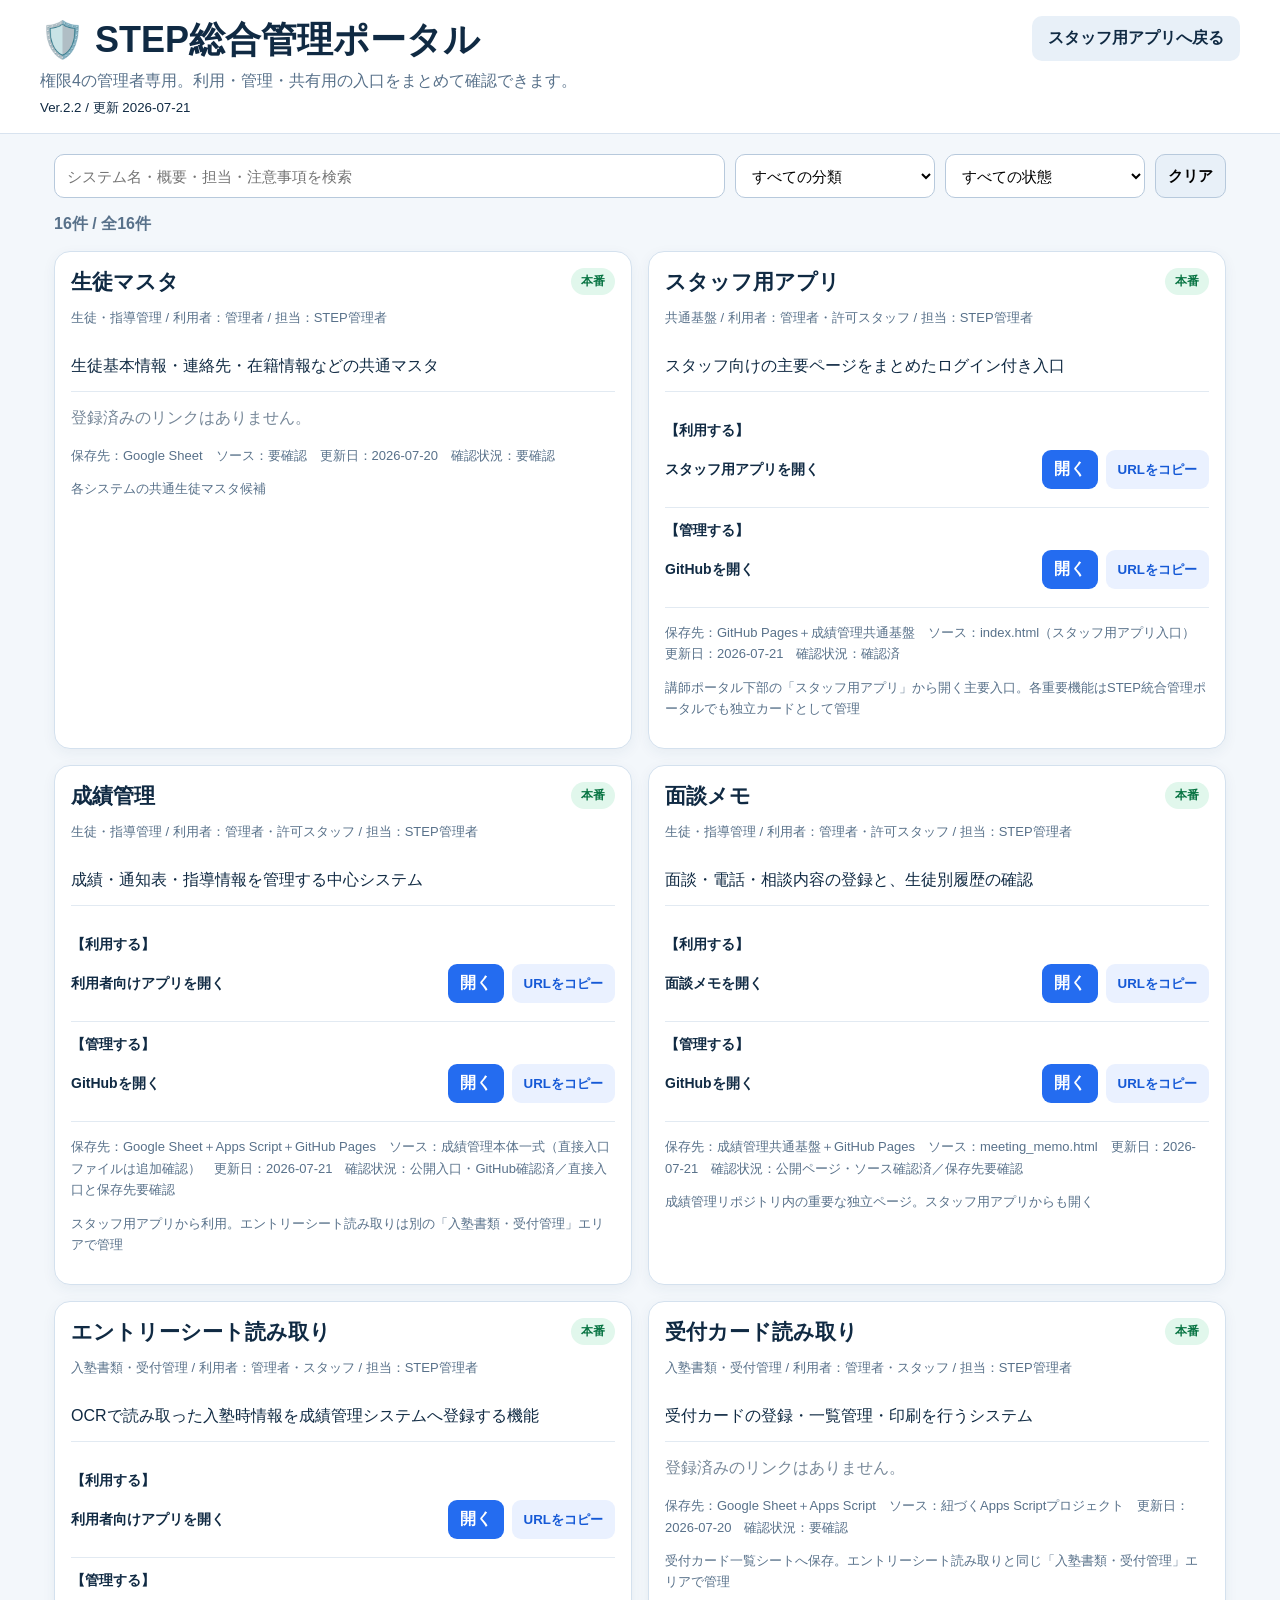
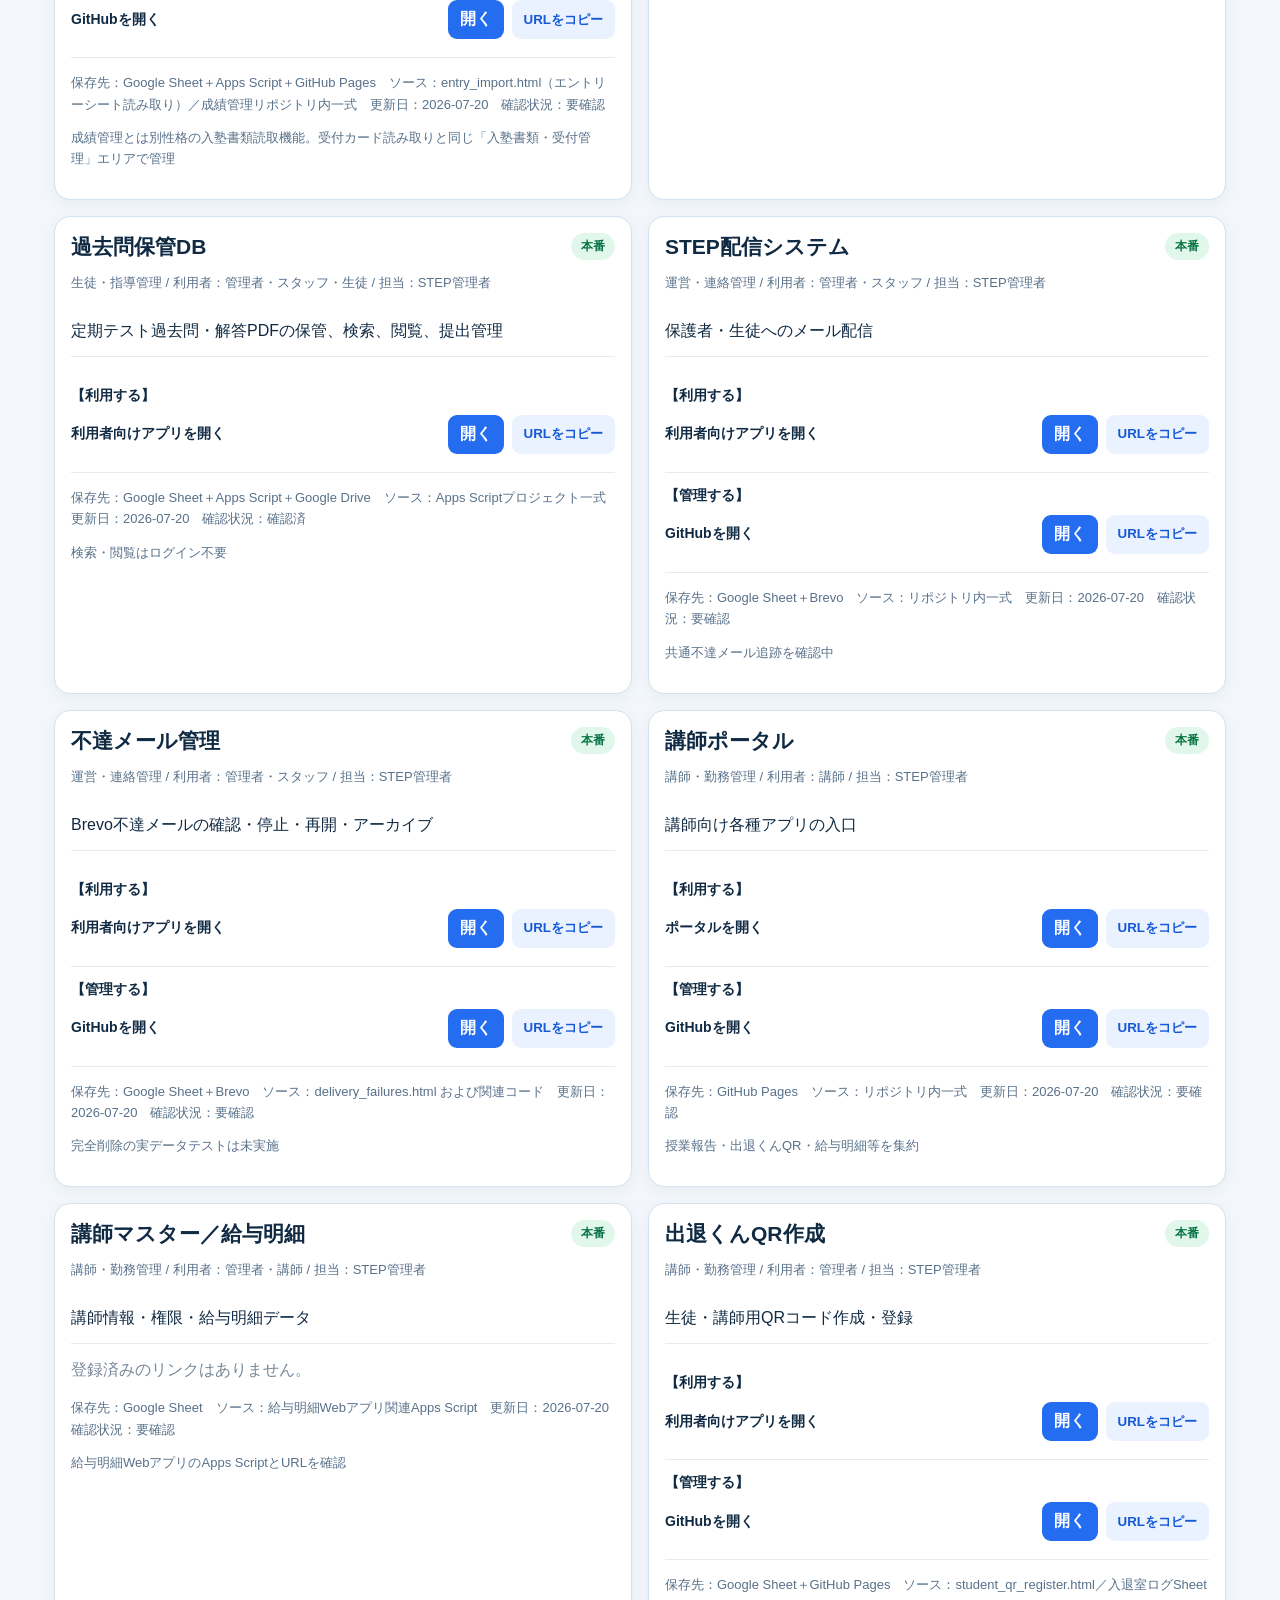
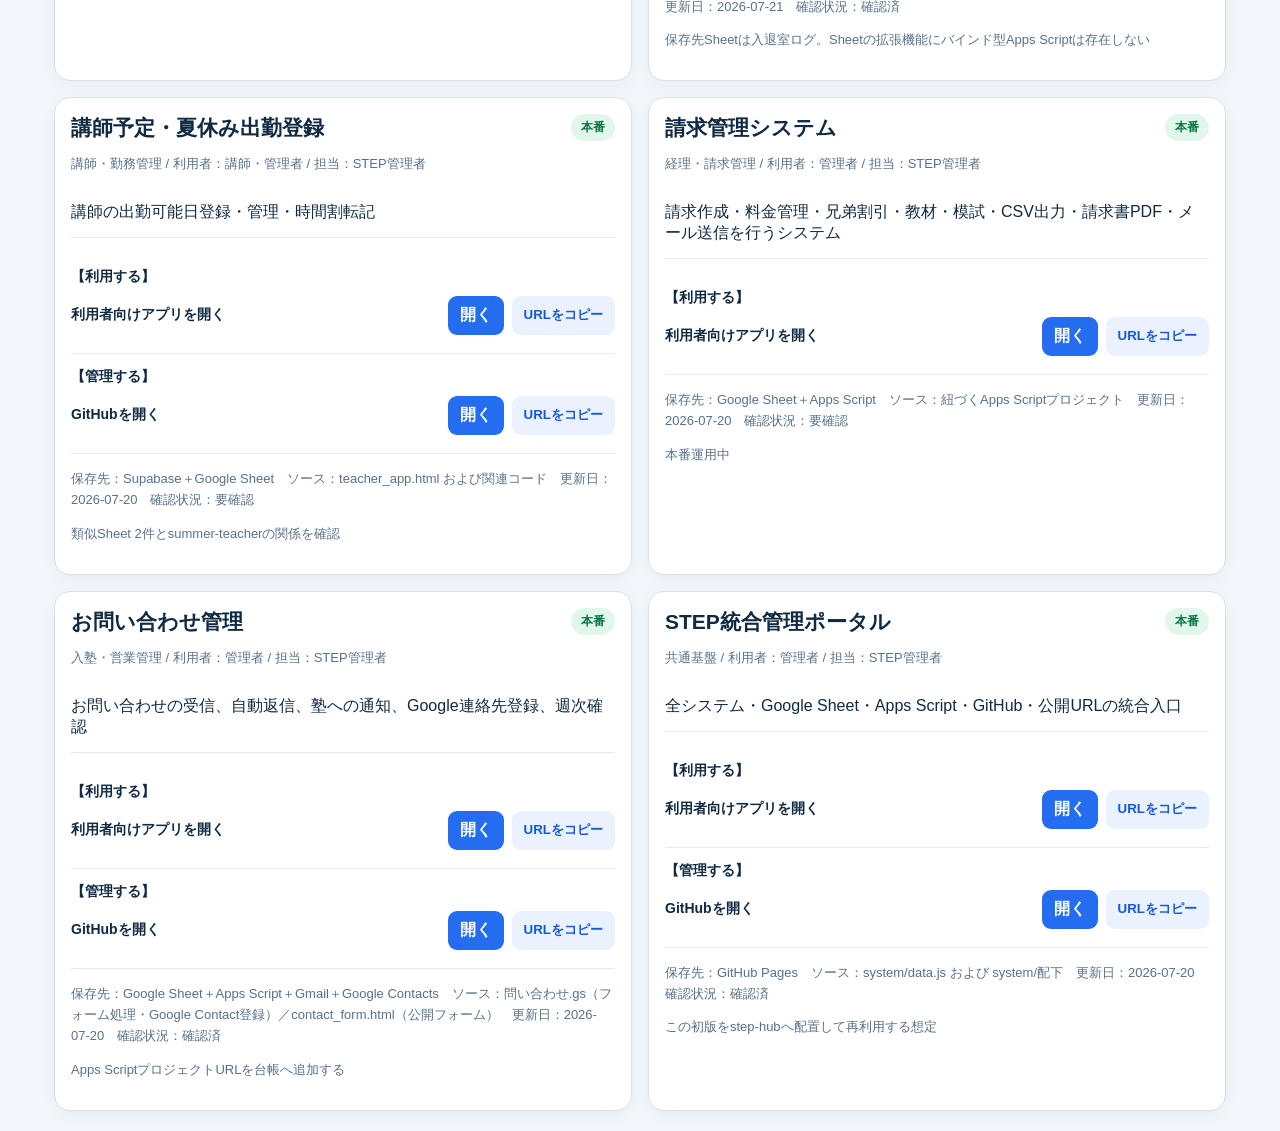
==== commit 44bcc742: "Add files via upload" ====
--- a/system/index.html
+++ b/system/index.html
@@ -1,222 +1,36 @@
-<!DOCTYPE html>
+<!doctype html>
 <html lang="ja">
 <head>
-  <meta charset="UTF-8" />
-  <meta name="viewport" content="width=device-width, initial-scale=1.0" />
-  <title>個別指導STEP 保護者ポータル</title>
-  <style>
-    :root{
-      --main:#1f6fb2;
-      --sub:#eaf4ff;
-      --text:#233043;
-      --muted:#667085;
-      --card:#ffffff;
-      --border:#d9e6f2;
-      --danger:#d64545;
-      --ok:#168a4a;
-    }
-    *{box-sizing:border-box}
-    body{
-      margin:0;
-      font-family:-apple-system,BlinkMacSystemFont,"Segoe UI","Hiragino Sans","Yu Gothic",sans-serif;
-      background:#f5f8fb;
-      color:var(--text);
-    }
-    .wrap{max-width:880px;margin:0 auto;padding:16px 14px 56px}
-    header{
-      background:linear-gradient(135deg,#1f6fb2,#3ca0dd);
-      color:white;
-      border-radius:18px;
-      padding:24px 18px;
-      box-shadow:0 8px 24px rgba(31,111,178,.18);
-    }
-    .school{font-size:14px;opacity:.92;margin-bottom:6px}
-    h1{font-size:25px;margin:0 0 8px;letter-spacing:.02em}
-    .lead{font-size:14px;line-height:1.7;margin:0;opacity:.95}
-    .status{
-      margin:16px 0;
-      border-radius:16px;
-      background:var(--card);
-      border:1px solid var(--border);
-      padding:14px;
-    }
-    .status h2,.section h2{font-size:18px;margin:0 0 10px}
-    .today-box{
-      background:var(--sub);
-      border-left:5px solid var(--main);
-      padding:12px;
-      border-radius:12px;
-      line-height:1.7;
-      font-size:15px;
-      white-space:pre-line;
-    }
-    .grid{
-      display:grid;
-      grid-template-columns:repeat(2,1fr);
-      gap:12px;
-      margin-top:16px;
-    }
-    .card{
-      display:block;
-      text-decoration:none;
-      color:var(--text);
-      background:var(--card);
-      border:1px solid var(--border);
-      border-radius:16px;
-      padding:15px;
-      min-height:94px;
-      box-shadow:0 3px 12px rgba(20,60,100,.05);
-    }
-    .card .icon{font-size:27px;line-height:1;margin-bottom:8px}
-    .card .title{font-weight:700;font-size:16px;margin-bottom:4px}
-    .card .desc{font-size:12.5px;color:var(--muted);line-height:1.45}
-    .section{
-      margin-top:18px;
-      background:var(--card);
-      border:1px solid var(--border);
-      border-radius:16px;
-      padding:14px;
-    }
-    .news-list{display:flex;flex-direction:column;gap:10px}
-    .news{
-      border-bottom:1px solid #edf2f7;
-      padding-bottom:10px;
-    }
-    .news:last-child{border-bottom:0;padding-bottom:0}
-    .news-date{font-size:12px;color:var(--muted)}
-    .news-title{font-weight:700;margin:3px 0}
-    .news-body{font-size:13.5px;color:#3d4b5c;line-height:1.55;white-space:pre-line}
-    .news a{color:var(--main);font-weight:700}
-    footer{
-      text-align:center;
-      color:var(--muted);
-      font-size:12px;
-      margin-top:28px;
-      line-height:1.7;
-    }
-    .admin-link{
-      display:inline-block;margin-top:10px;color:var(--muted);font-size:12px;
-    }
-    @media (min-width:720px){
-      .grid{grid-template-columns:repeat(3,1fr)}
-      h1{font-size:30px}
-    }
-  </style>
+  <meta charset="utf-8">
+  <meta name="viewport" content="width=device-width,initial-scale=1">
+  <meta name="robots" content="noindex,nofollow">
+  <title>STEP総合管理ポータル</title>
+  <link rel="stylesheet" href="style.css?v=20260721-v22">
 </head>
 <body>
-  <div class="wrap">
-    <header>
-      <div class="school">個別指導STEP</div>
-      <h1>保護者ポータル</h1>
-      <p class="lead">お知らせ、年間予定、面談予約、成績管理など、塾からのご案内をこちらにまとめています。</p>
-    </header>
+  <header class="site-header">
+    <div>
+      <h1>🛡️ STEP総合管理ポータル</h1>
+      <p>権限4の管理者専用。利用・管理・共有用の入口をまとめて確認できます。</p>
+      <small id="version"></small>
+    </div>
+    <nav>
+      <a href="https://stepkobetsu-hub.github.io/seiseki-kanri/">スタッフ用アプリへ戻る</a>
+    </nav>
+  </header>
 
-    <section class="status">
-      <h2>📢 今日のお知らせ</h2>
-      <div id="todayNotice" class="today-box">読み込み中です...</div>
+  <main>
+    <section class="filters" aria-label="絞り込み">
+      <input id="search" type="search" placeholder="システム名・概要・担当・注意事項を検索">
+      <select id="category"><option value="">すべての分類</option></select>
+      <select id="status"><option value="">すべての状態</option></select>
+      <button id="clear" type="button">クリア</button>
     </section>
+    <p id="count" class="count"></p>
+    <section id="grid" class="grid"></section>
+  </main>
 
-    <nav class="grid" aria-label="メニュー">
-      <a class="card" href="https://www.step-edu.net/line%E7%94%A8%E3%81%8A%E7%9F%A5%E3%82%89%E3%81%9B%E3%83%9A%E3%83%BC%E3%82%B8">
-        <div class="icon">📅</div><div class="title">年間予定・模試</div><div class="desc">年間カレンダー、全県模試、休校案内など</div>
-      </a>
-      <a class="card" href="https://www.step-edu.net/hogokonyoyaku">
-        <div class="icon">👨‍🏫</div><div class="title">保護者面談予約</div><div class="desc">神領校・大手町校の面談予約ページ</div>
-      </a>
-      <a class="card" href="https://stepkobetsu-hub.github.io/seiseki-kanri/juku_app.html">
-        <div class="icon">📊</div><div class="title">成績管理</div><div class="desc">定期テスト・通知表・志望校の入力</div>
-      </a>
-      <a class="card" href="https://stepkobetsu-hub.github.io/touroku/touroku.html">
-        <div class="icon">📝</div><div class="title">生徒・保護者登録</div><div class="desc">新入塾生用の登録フォーム</div>
-      </a>
-      <a class="card" href="#" id="testUploadLink">
-        <div class="icon">📷</div><div class="title">定期テストアップロード</div><div class="desc">定期テスト画像の提出ページ</div>
-      </a>
-      <a class="card" href="#" id="forestLink">
-        <div class="icon">🎥</div><div class="title">フォレスタプラス</div><div class="desc">映像授業・演習結果入力</div>
-      </a>
-      <a class="card" href="#" id="pastExamLink">
-        <div class="icon">📚</div><div class="title">過去問保管DB</div><div class="desc">定期テスト過去問・教材保管</div>
-      </a>
-      <a class="card" href="#" id="formsLink">
-        <div class="icon">📄</div><div class="title">各種届出</div><div class="desc">入退くんメール追加、変更届など</div>
-      </a>
-      <a class="card" href="https://lin.ee/5n3lEXa">
-        <div class="icon">💬</div><div class="title">公式LINE</div><div class="desc">個別のご相談・ご連絡はこちら</div>
-      </a>
-    </nav>
-
-    <section class="section">
-      <h2>🗂 教室からのお知らせ</h2>
-      <div id="newsList" class="news-list">読み込み中です...</div>
-    </section>
-
-    <footer>
-      個別指導STEP 神領校・大手町校<br>
-      運営会社：株式会社エデュクレスト
-      <br><a class="admin-link" href="./admin.html">管理者用</a>
-    </footer>
-  </div>
-
-<script>
-/**
- * GAS WebアプリURLを設定してください。
- * まだ未設定の場合は、下のサンプル表示になります。
- */
-const GAS_URL = "";
-
-const DEFAULT_DATA = {
-  today: "本日は通常授業です。\n重要なお知らせがある場合はこちらに表示します。",
-  links: {
-    testUpload: "#",
-    forest: "#",
-    pastExam: "#",
-    forms: "https://www.step-edu.net/line%E7%94%A8%E3%81%8A%E7%9F%A5%E3%82%89%E3%83%9B%E3%83%BC%E3%82%B8"
-  },
-  news: [
-    {date:"2026/07/02", title:"STEP HUB準備中", body:"保護者向けのお知らせをこのページに集約していきます。", url:""}
-  ]
-};
-
-function applyData(data){
-  document.getElementById("todayNotice").textContent = data.today || DEFAULT_DATA.today;
-
-  if(data.links){
-    if(data.links.testUpload) document.getElementById("testUploadLink").href = data.links.testUpload;
-    if(data.links.forest) document.getElementById("forestLink").href = data.links.forest;
-    if(data.links.pastExam) document.getElementById("pastExamLink").href = data.links.pastExam;
-    if(data.links.forms) document.getElementById("formsLink").href = data.links.forms;
-  }
-
-  const news = Array.isArray(data.news) ? data.news : [];
-  const list = document.getElementById("newsList");
-  if(!news.length){
-    list.textContent = "現在、掲載中のお知らせはありません。";
-    return;
-  }
-  list.innerHTML = news.map(n => `
-    <article class="news">
-      <div class="news-date">${escapeHtml(n.date || "")}</div>
-      <div class="news-title">${escapeHtml(n.title || "")}</div>
-      <div class="news-body">${escapeHtml(n.body || "")}</div>
-      ${n.url ? `<a href="${escapeAttr(n.url)}">詳しく見る</a>` : ""}
-    </article>
-  `).join("");
-}
-
-function escapeHtml(s){
-  return String(s).replace(/[&<>"']/g, c => ({'&':'&amp;','<':'&lt;','>':'&gt;','"':'&quot;',"'":'&#39;'}[c]));
-}
-function escapeAttr(s){ return escapeHtml(s); }
-
-if(GAS_URL){
-  fetch(GAS_URL)
-    .then(r => r.json())
-    .then(applyData)
-    .catch(() => applyData(DEFAULT_DATA));
-}else{
-  applyData(DEFAULT_DATA);
-}
-</script>
+  <script src="data.js?v=20260721-v22"></script>
+  <script src="app.js?v=20260721-v22"></script>
 </body>
-</html>+</html>
--- a/system/style.css
+++ b/system/style.css
@@ -0,0 +1,5 @@
+:root{font-family:-apple-system,BlinkMacSystemFont,"Segoe UI","Noto Sans JP",sans-serif;color:#102a43;background:#f3f7fb}
+*{box-sizing:border-box}body{margin:0}.site-header{display:flex;justify-content:space-between;gap:24px;align-items:flex-start;padding:16px max(16px,calc((100vw - 1200px)/2));background:#fff;border-bottom:1px solid #d8e3ef}
+h1{margin:0;font-size:clamp(24px,3vw,36px)}.site-header p{margin:6px 0;color:#58718a}.site-header nav a{display:inline-block;padding:12px 16px;border-radius:10px;background:#e8f0f8;color:#102a43;text-decoration:none;font-weight:700}
+main{max-width:1200px;margin:auto;padding:20px 14px}.filters{display:grid;grid-template-columns:minmax(260px,1fr) 200px 200px auto;gap:10px}.filters input,.filters select,.filters button{min-height:44px;border:1px solid #b7c9dc;border-radius:10px;background:white;padding:0 12px;font-size:15px}.filters button{font-weight:700;background:#e8f0f8;cursor:pointer}.count{font-weight:700;color:#58718a}.grid{display:grid;grid-template-columns:repeat(2,minmax(0,1fr));gap:16px}.system-card{background:white;border:1px solid #d4e1ee;border-radius:16px;padding:16px;box-shadow:0 4px 14px rgba(30,70,110,.06)}.card-head{display:flex;justify-content:space-between;gap:14px}.card-head h2{margin:0;font-size:21px}.meta,.maintenance,.notes{font-size:13px;color:#58718a}.summary{font-size:16px;border-bottom:1px solid #e2eaf2;padding-bottom:14px}.status{height:max-content;padding:5px 10px;border-radius:999px;font-weight:700;font-size:12px;background:#fff3cd;color:#7a5900}.status.本番{background:#e1f7ec;color:#087443}.action-group{border-bottom:1px solid #e2eaf2;padding:4px 0 10px}.action-group h3{font-size:14px;margin:10px 0}.action-row{display:flex;align-items:center;justify-content:space-between;gap:10px;margin:8px 0}.action-label{font-weight:700;font-size:14px}.action-buttons{display:flex;gap:8px}.btn{border:0;border-radius:9px;padding:9px 12px;font-weight:700;text-decoration:none;white-space:nowrap;cursor:pointer}.open{background:#246cf0;color:white}.copy{background:#eaf1ff;color:#1559d6}.no-link,.empty{color:#778899}.maintenance{margin-top:14px;line-height:1.65}.notes{line-height:1.6}
+@media(max-width:800px){.site-header{display:block}.site-header nav{margin-top:12px}.filters{grid-template-columns:1fr}.grid{grid-template-columns:1fr}.action-row{align-items:flex-start;flex-direction:column}.action-buttons{width:100%}.btn{flex:1;text-align:center}}
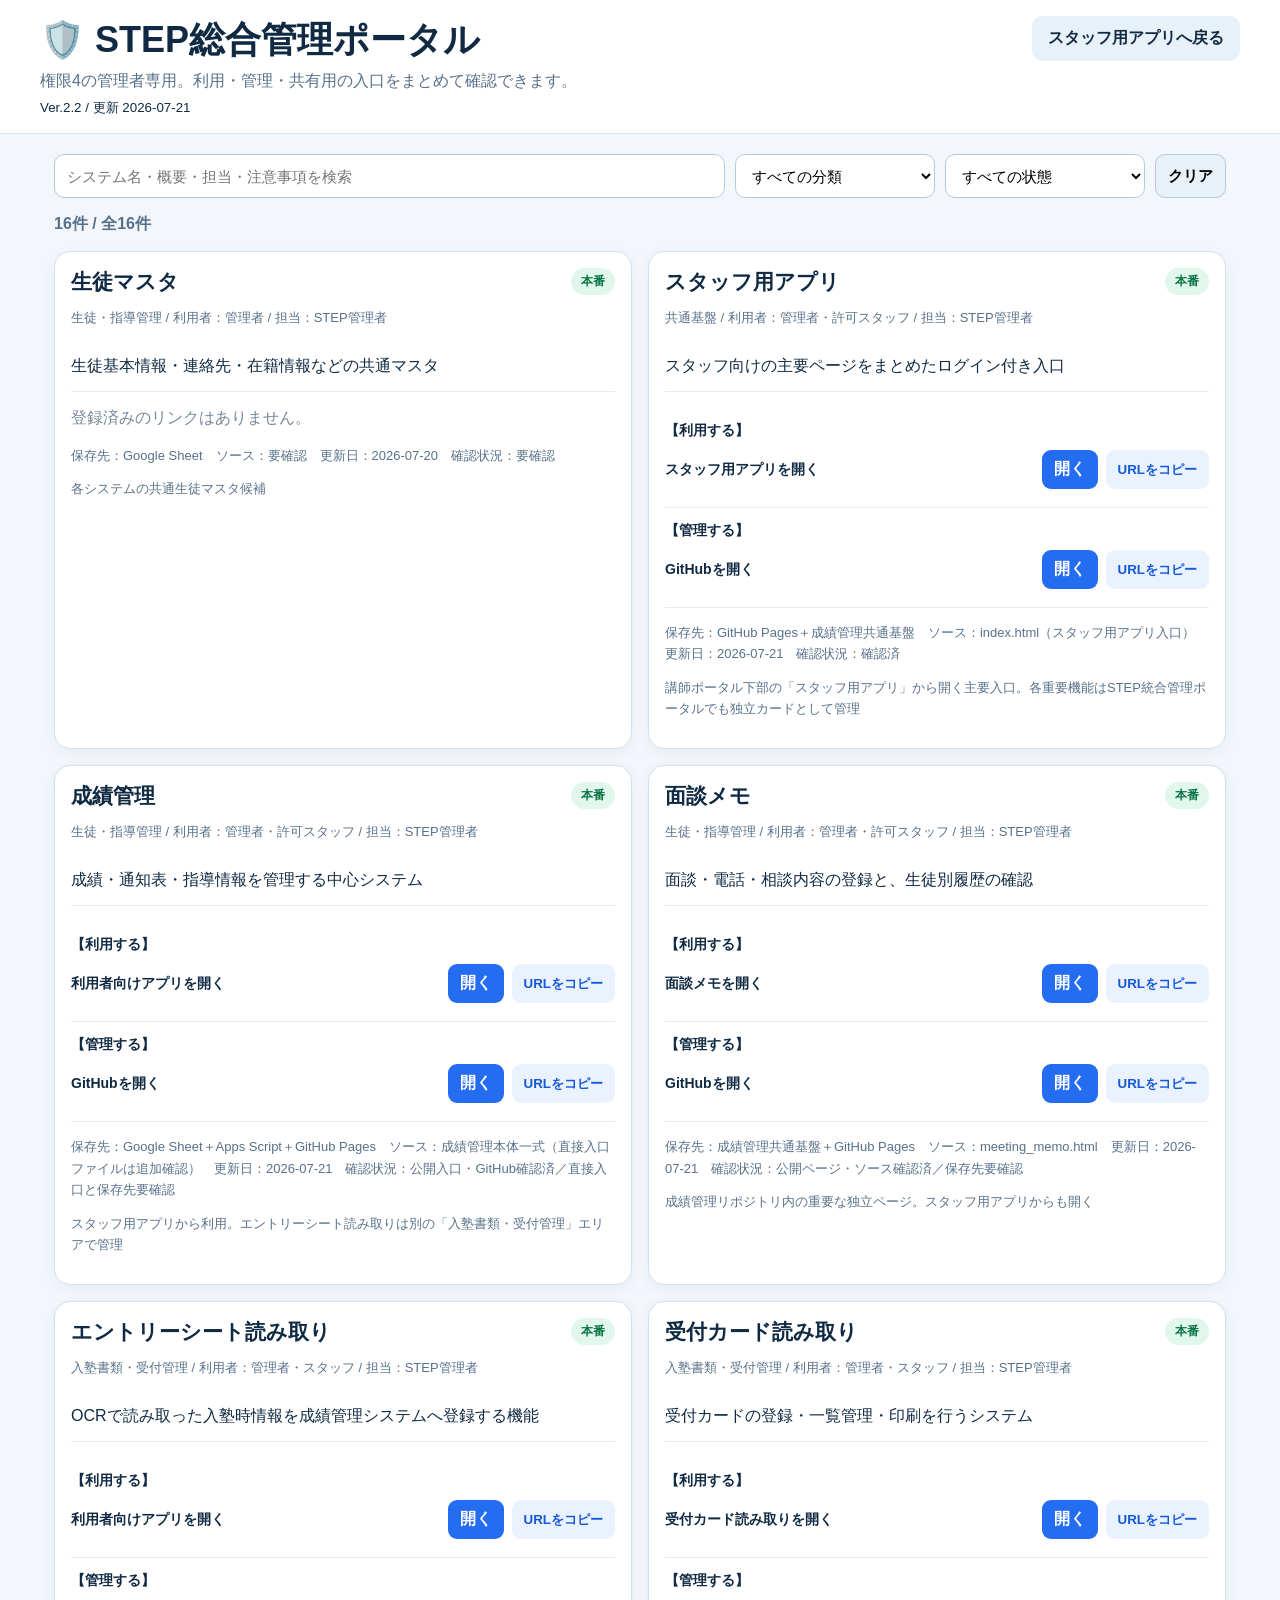
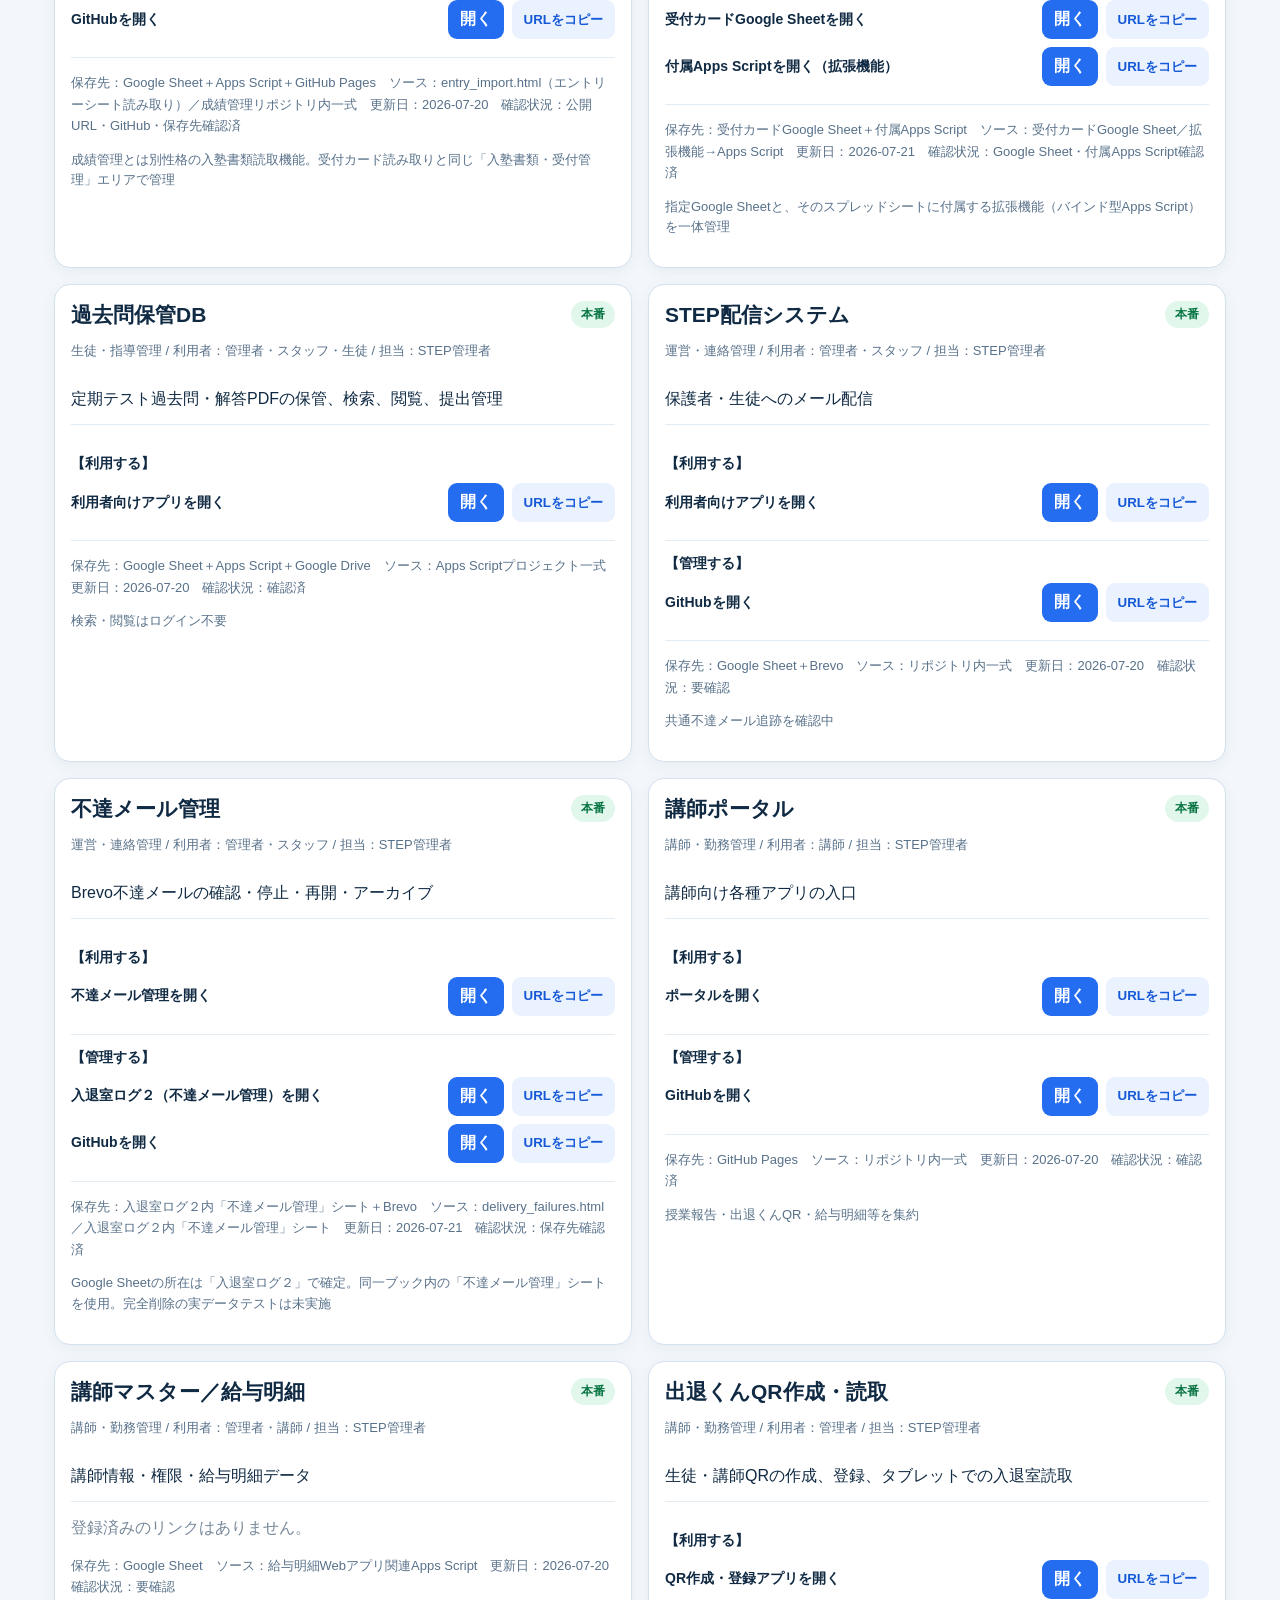
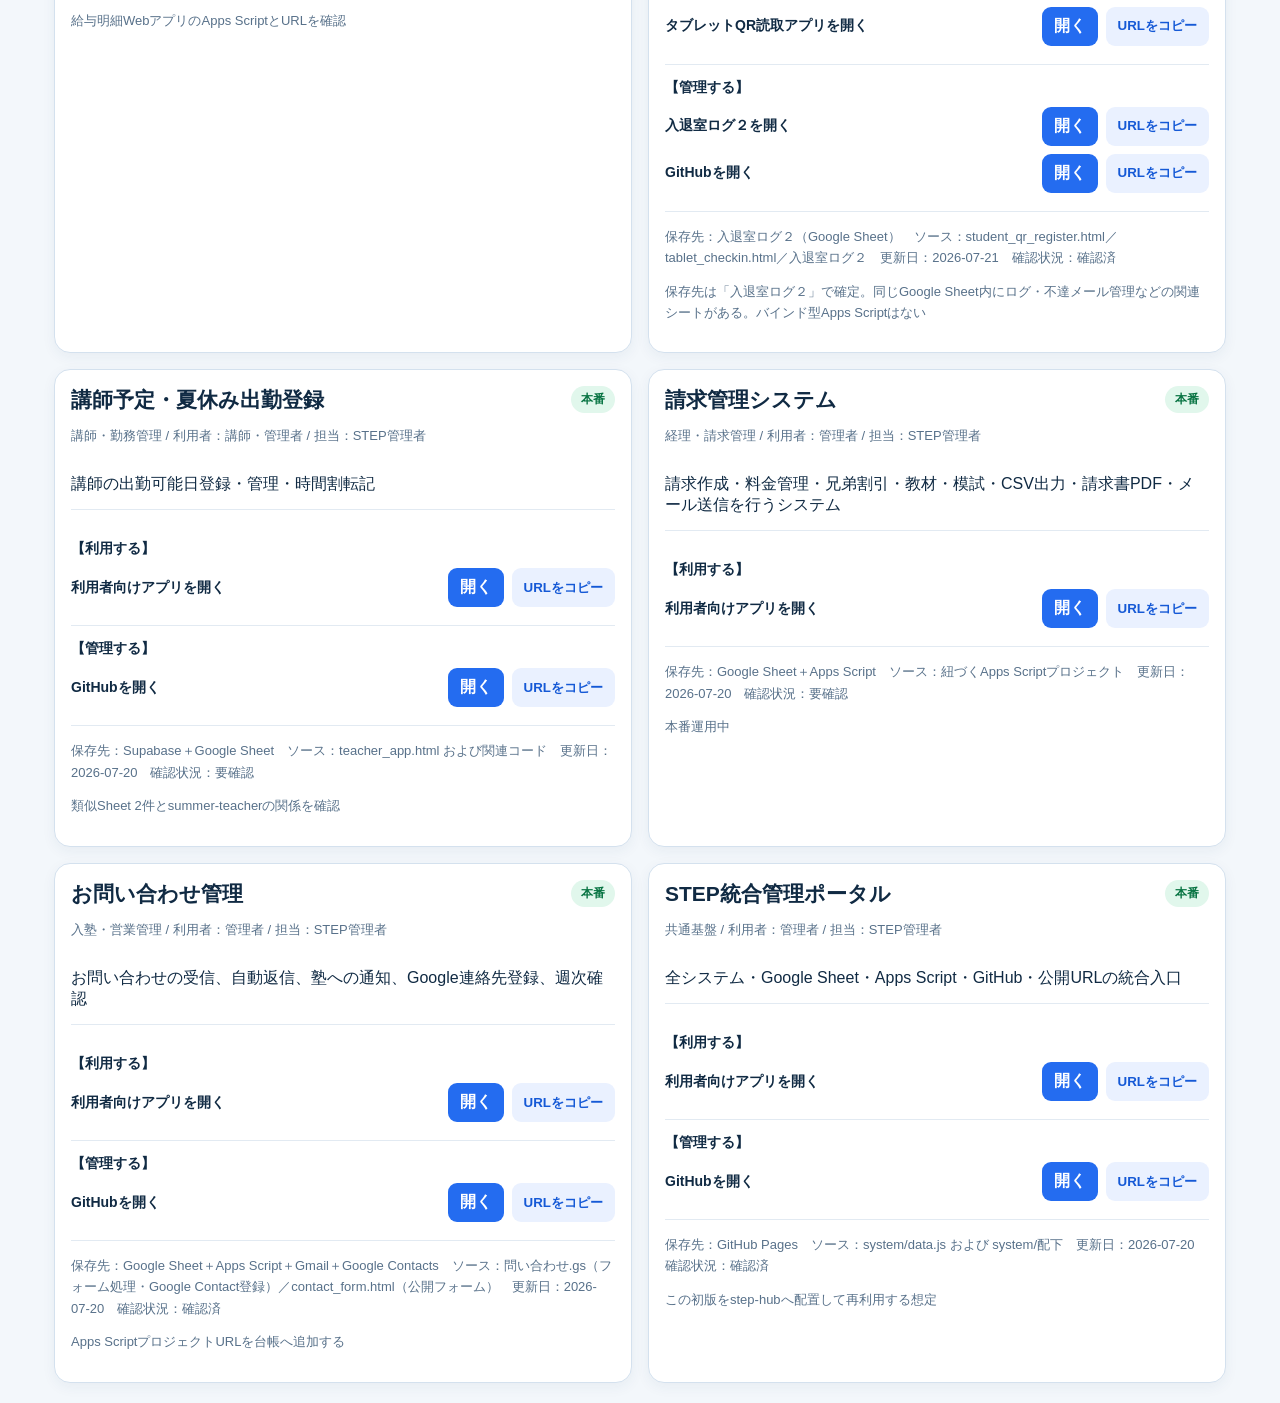
==== commit 19fae0a1: "Refresh portal asset cache" ====
--- a/system/index.html
+++ b/system/index.html
@@ -30,7 +30,7 @@
     <section id="grid" class="grid"></section>
   </main>
 
-  <script src="data.js?v=20260721-v22"></script>
-  <script src="app.js?v=20260721-v22"></script>
+  <script src="data.js?v=20260721-v23"></script>
+  <script src="app.js?v=20260721-v23"></script>
 </body>
 </html>
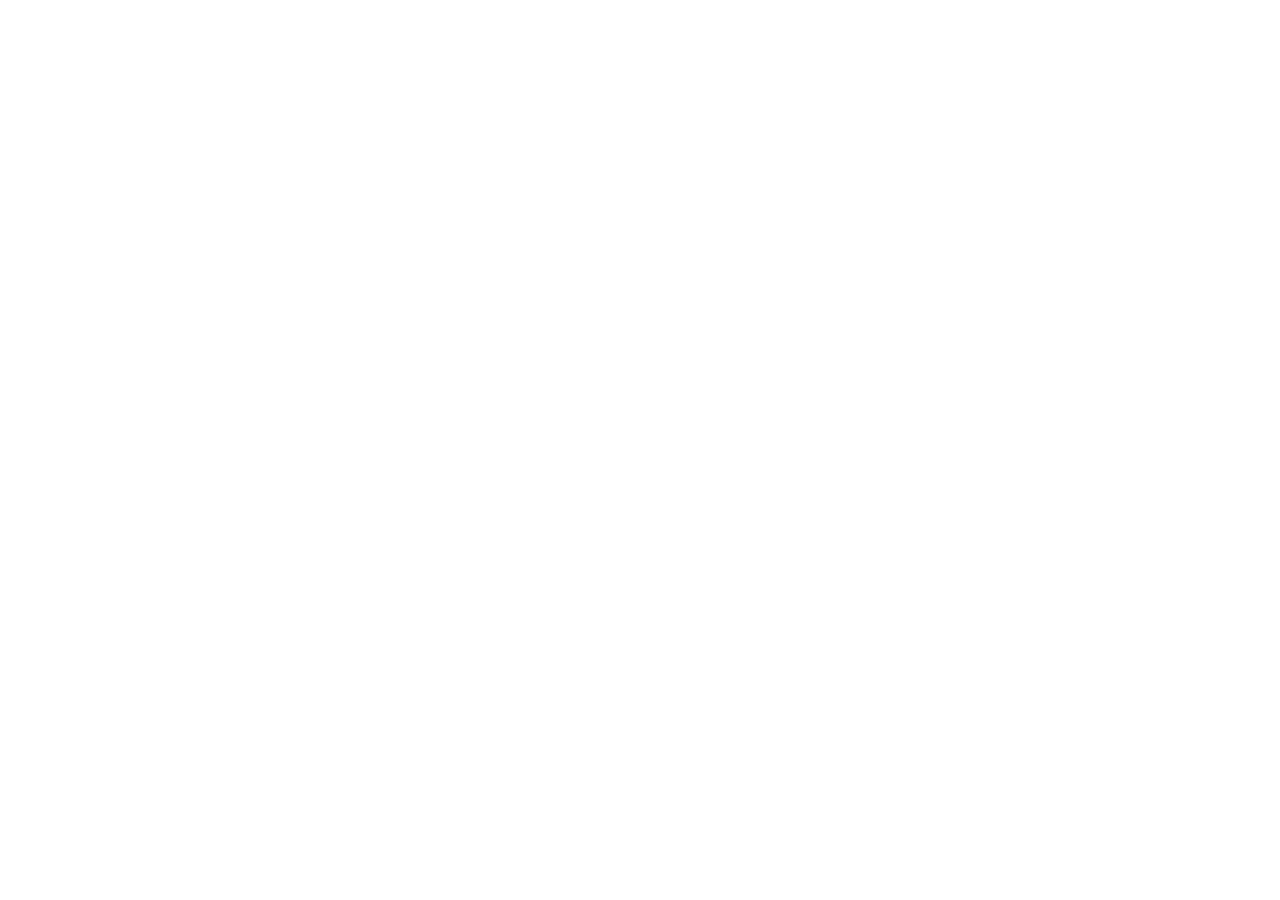
==== commit 773f83a0: "Restore detailed portal as canonical entry" ====
--- a/system/index.html
+++ b/system/index.html
@@ -1,6 +1,7 @@
 <!doctype html>
 <html lang="ja">
 <head>
+  <meta http-equiv="refresh" content="0; url=https://stepkobetsu-hub.github.io/seiseki-kanri/system_portal.html">
   <meta charset="utf-8">
   <meta name="viewport" content="width=device-width,initial-scale=1">
   <meta name="robots" content="noindex,nofollow">
